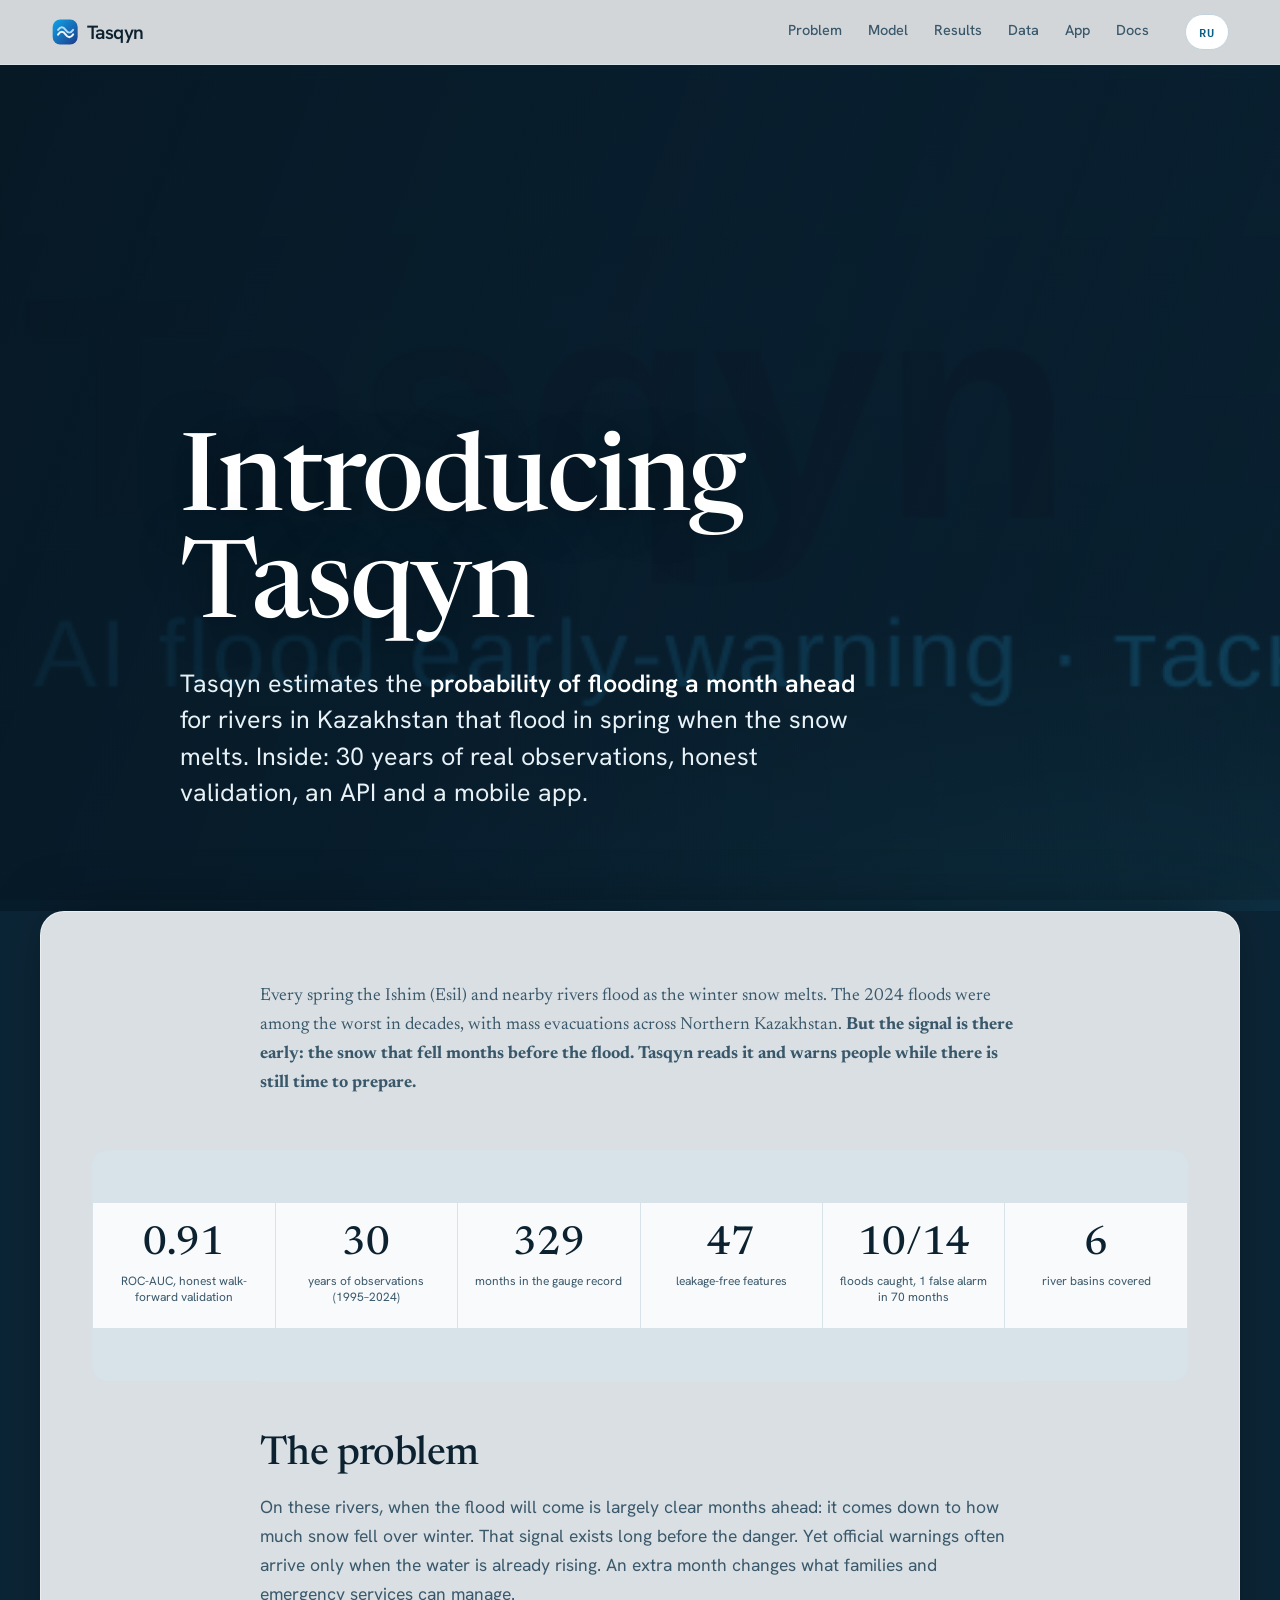
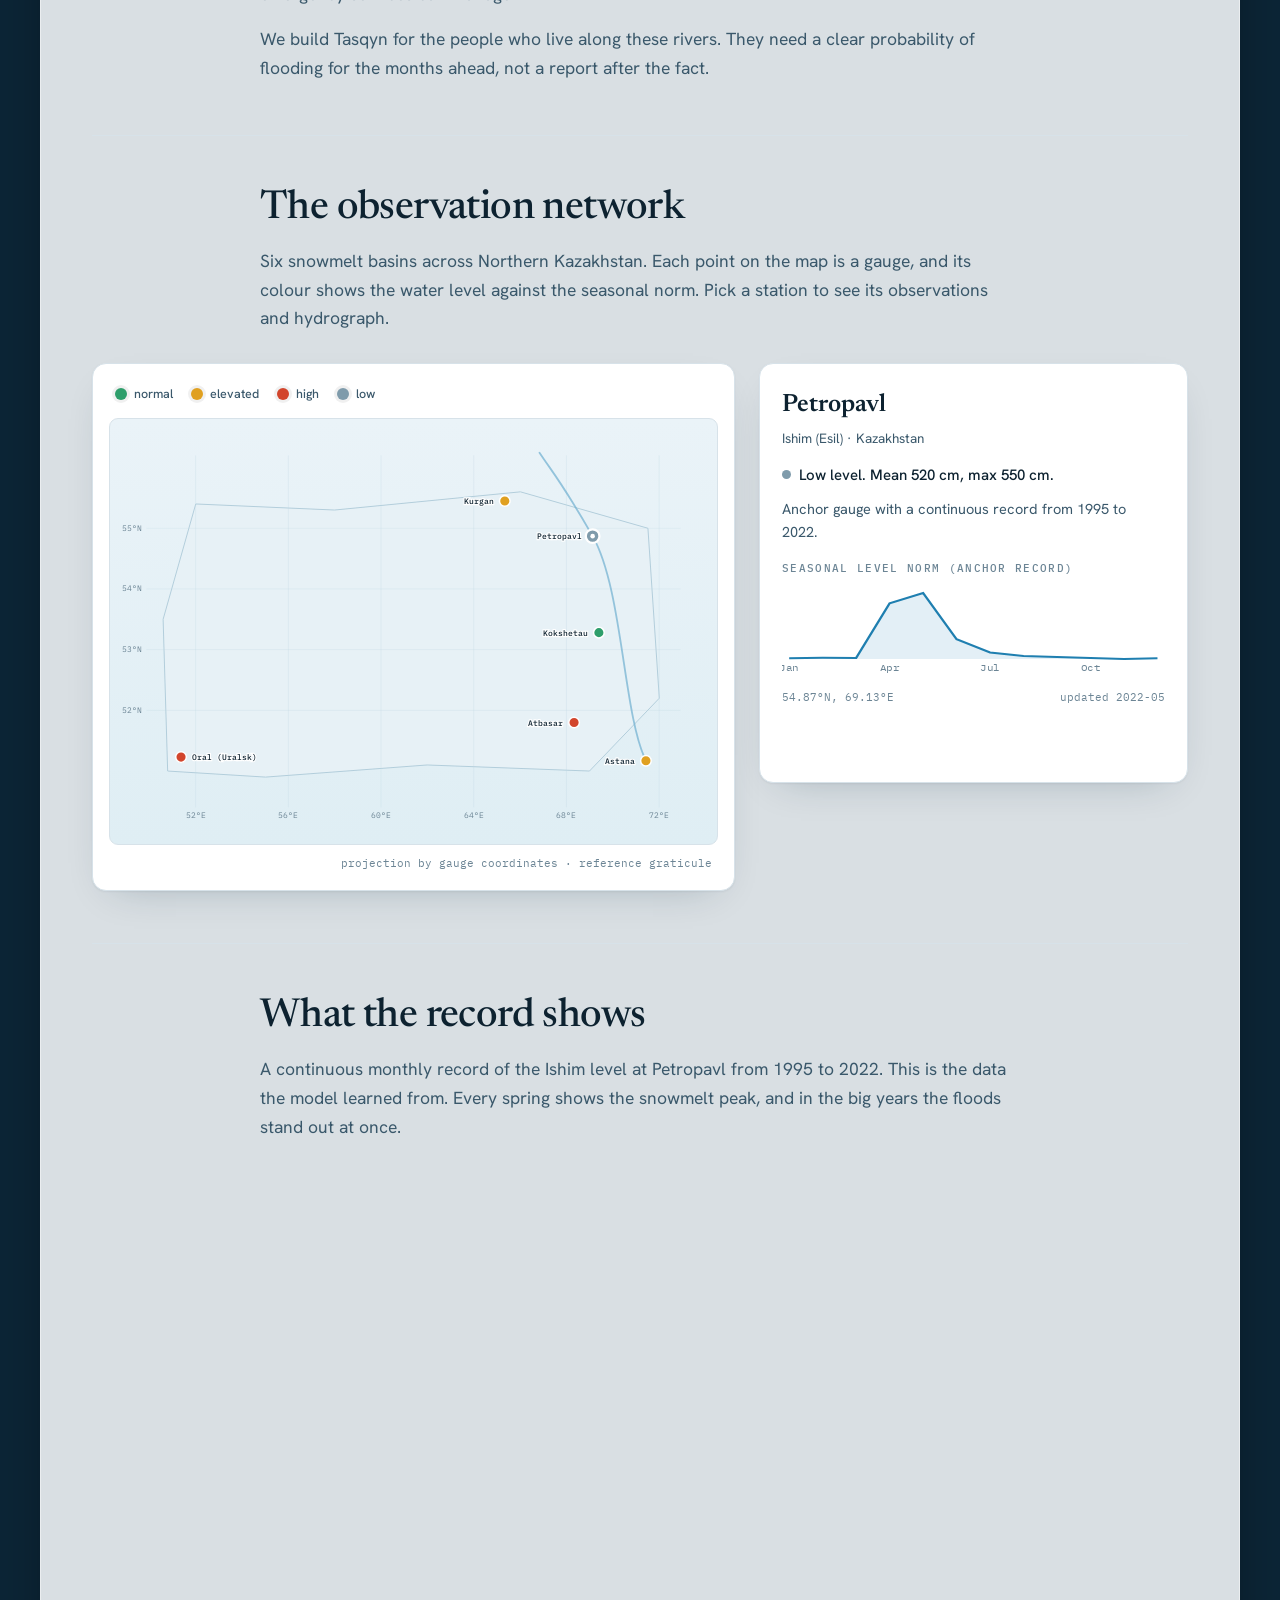
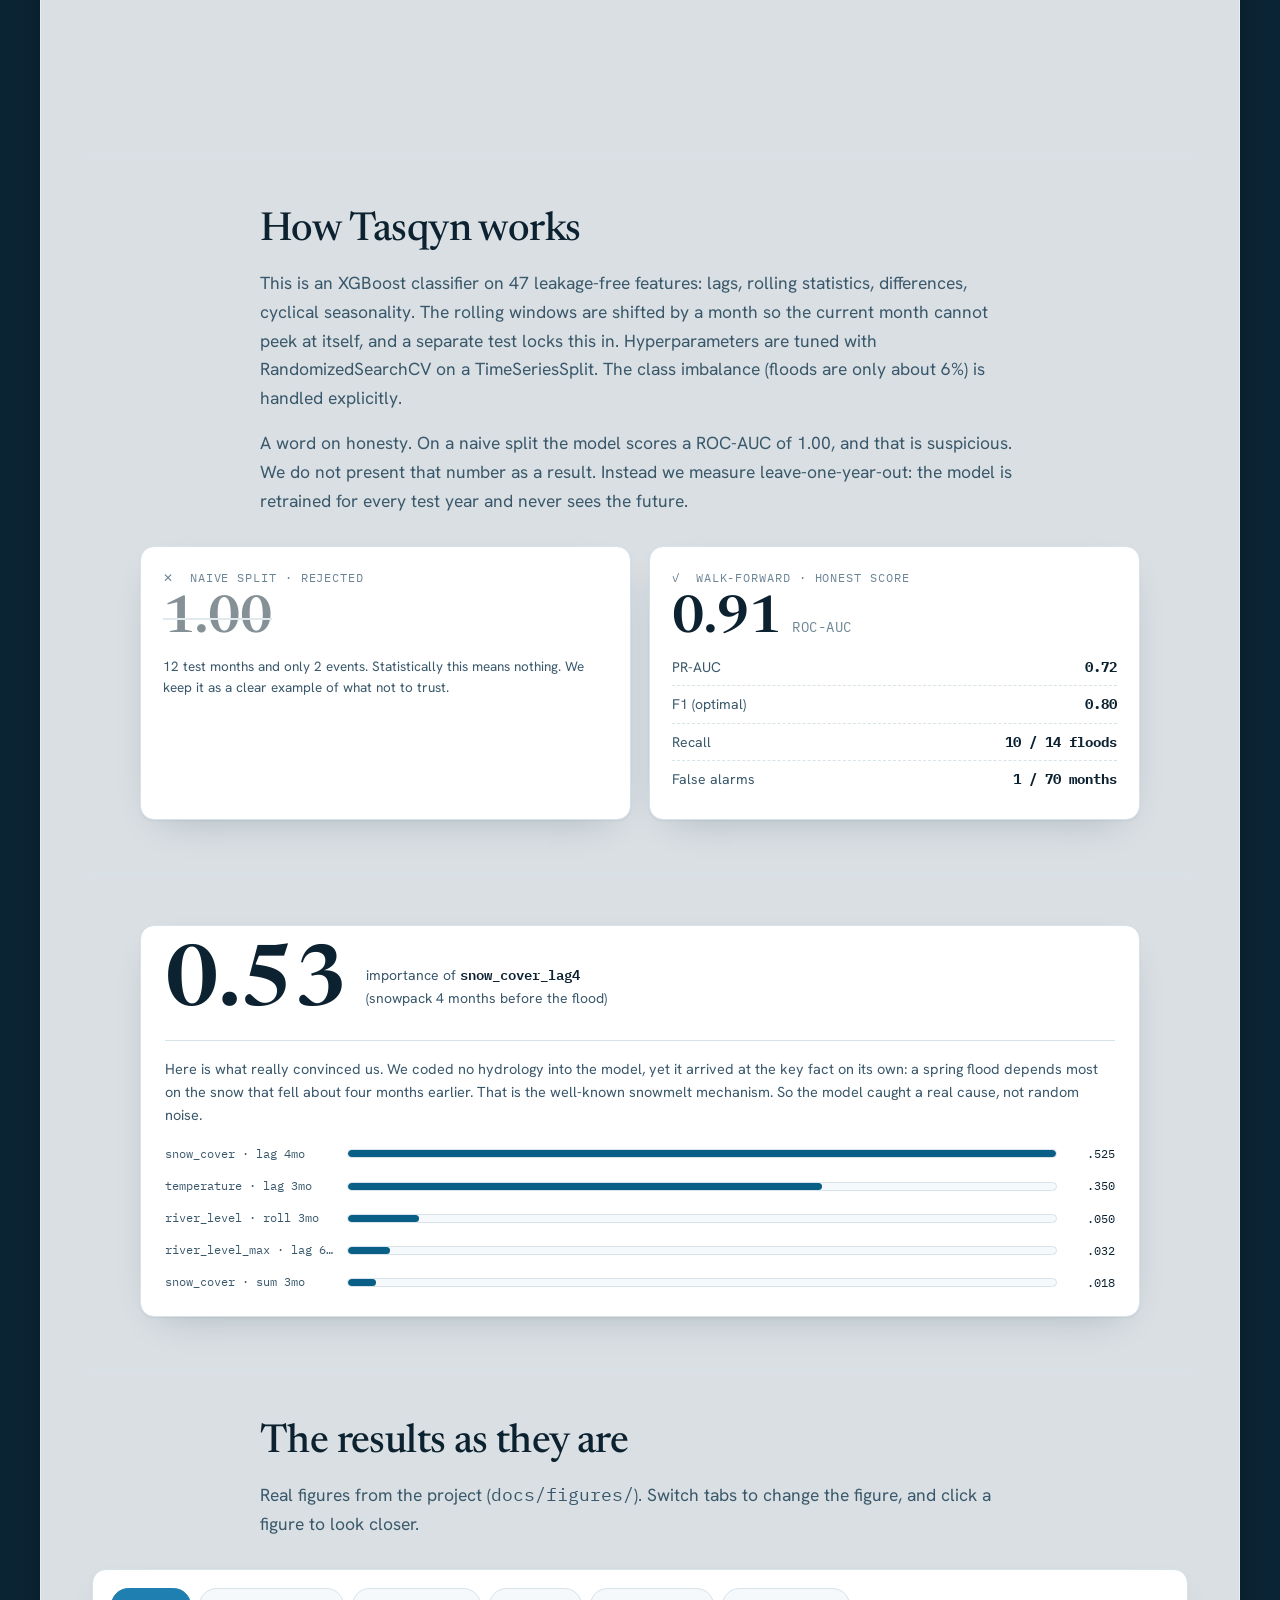
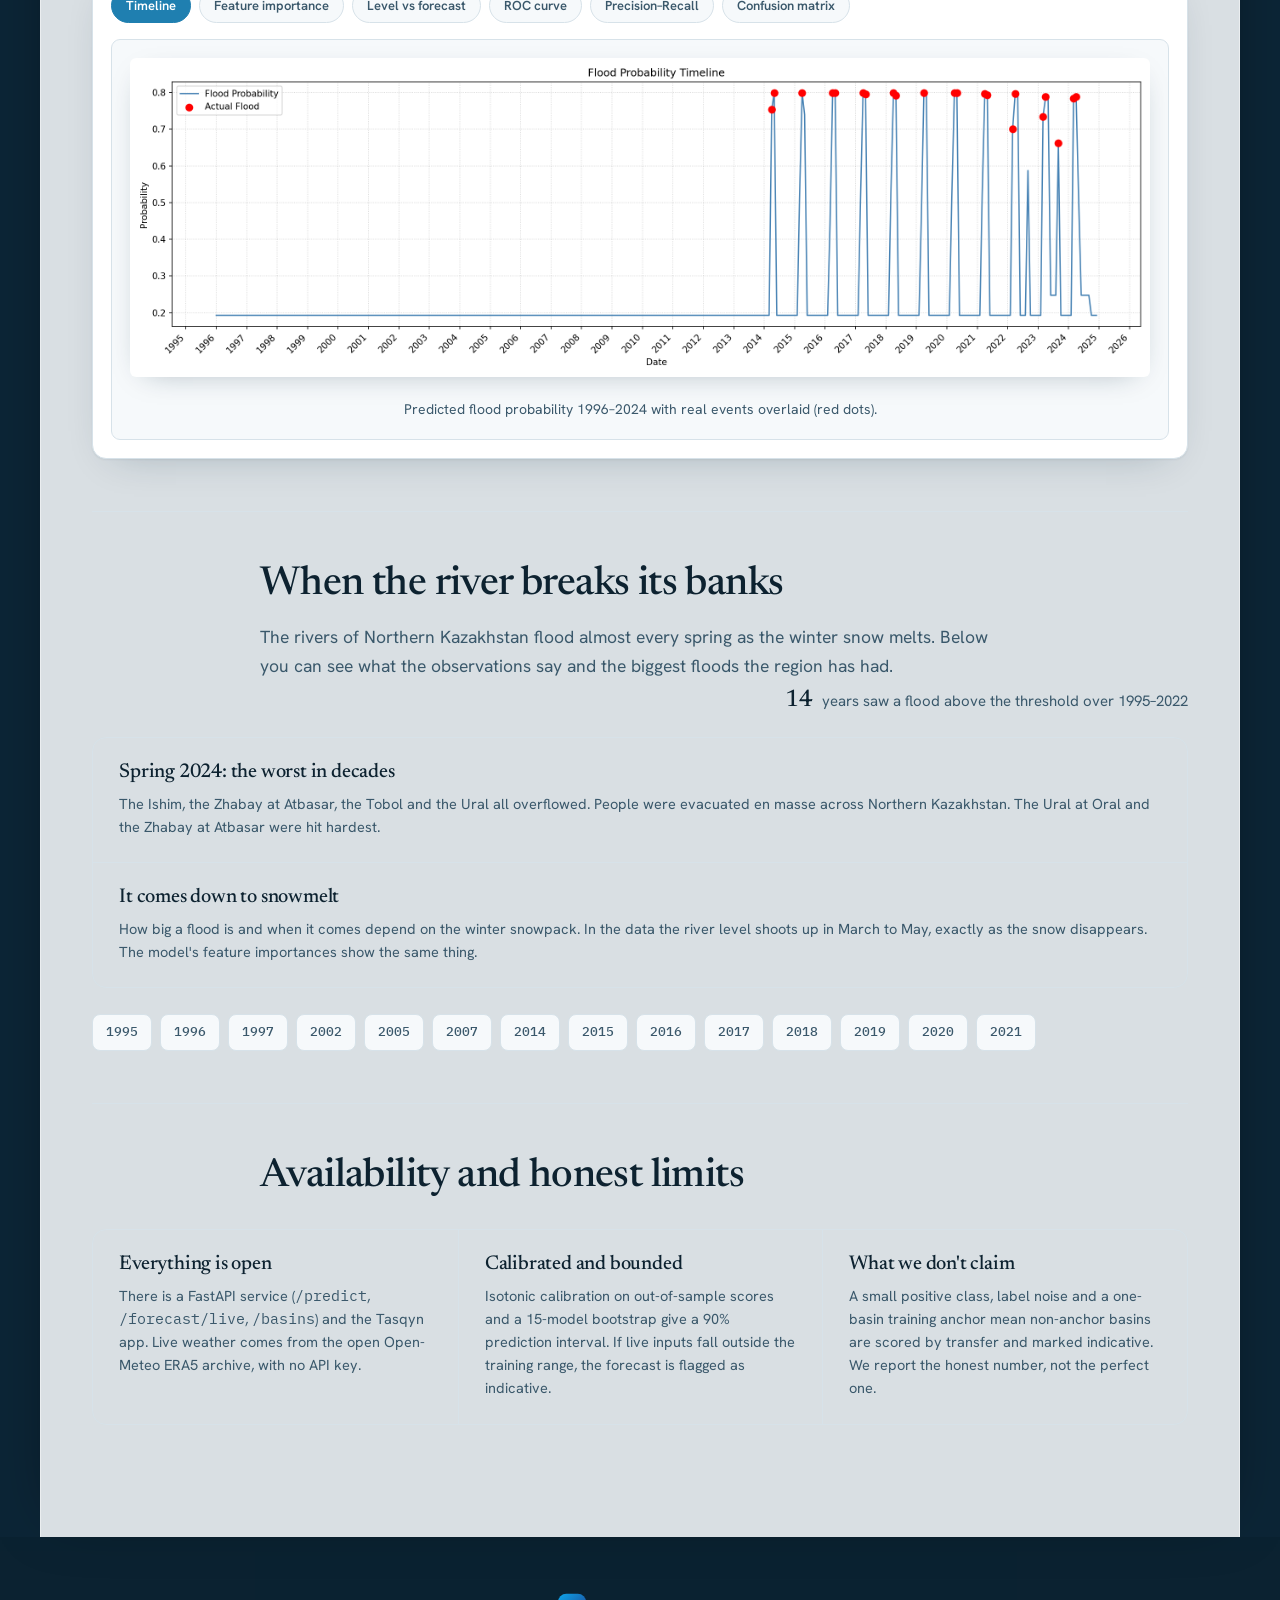
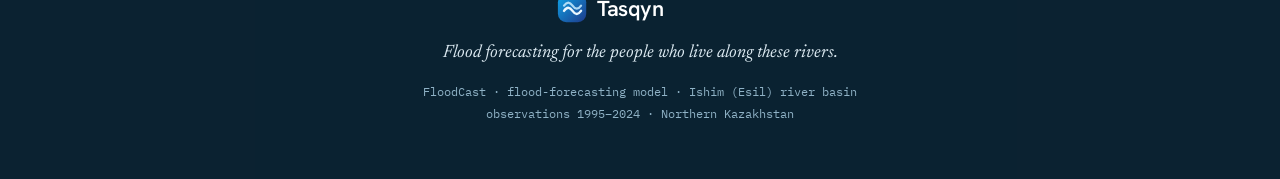
==== tasqyn/index.html @ cd724c79 "Add files via upload" ====
<!doctype html>
<html lang="ru">
<head>
<meta charset="utf-8" />
<meta name="viewport" content="width=device-width, initial-scale=1" />
<title>Представляем Tasqyn: прогноз паводков для рек Казахстана</title>
<meta name="description" content="Анонс Tasqyn (FloodCast): модель прогноза месячной вероятности паводка для снеготаянных рек Казахстана. XGBoost, честная walk-forward валидация (ROC-AUC 0.91), переоткрытый механизм снеготаяния, API и мобильное приложение." />
<link rel="icon" href="assets/icon.svg" />
<link rel="preconnect" href="https://fonts.googleapis.com" />
<link rel="preconnect" href="https://fonts.gstatic.com" crossorigin />
<link href="https://fonts.googleapis.com/css2?family=Newsreader:ital,opsz,wght@0,6..72,400;0,6..72,500;0,6..72,600;1,6..72,400;1,6..72,500&family=Hanken+Grotesk:wght@400;500;600;700&family=IBM+Plex+Mono:wght@400;500;600&display=swap" rel="stylesheet" />
<link rel="stylesheet" href="styles.css" />
</head>
<body>

<!-- fixed site-wide video background -->
<div class="site-bg" aria-hidden="true">
  <video class="bg-video" autoplay muted loop playsinline poster="assets/logo.png">
    <source src="assets/flood-bg.mp4" type="video/mp4" />
  </video>
  <div class="bg-veil"></div>
</div>

<!-- NAV -->
<nav id="nav">
  <div class="wrap">
    <a class="brand" href="#top" aria-label="Tasqyn">
      <svg class="logo" viewBox="0 0 178 36" role="img" aria-label="Tasqyn">
        <defs><linearGradient id="lgm" x1="0" y1="0" x2="1" y2="1"><stop offset="0" stop-color="#0ea5e9"/><stop offset="1" stop-color="#1e3a8a"/></linearGradient></defs>
        <rect x="2" y="3" width="30" height="30" rx="9" fill="url(#lgm)"/>
        <path d="M8.5 21 q4.5 -6.5 9 0 q4.5 6.5 9 0" stroke="#eaf7ff" stroke-width="2.6" fill="none" stroke-linecap="round"/>
        <path d="M8.5 15.5 q4.5 -6.5 9 0 q4.5 6.5 9 0" stroke="#bfe6fb" stroke-width="2.4" fill="none" stroke-linecap="round" opacity=".9"/>
        <text x="43" y="26" class="wordmark" fill="currentColor">Tasqyn</text>
      </svg>
    </a>
    <div class="navlinks">
      <a href="#problem" data-en="Problem">Проблема</a>
      <a href="#model" data-en="Model">Модель</a>
      <a href="#results" data-en="Results">Результаты</a>
      <a href="#map" data-en="Data">Данные</a>
      <a href="app.html" data-en="App">Приложение</a>
      <a href="docs.html" data-en="Docs">Документация</a>
      <button class="lang-toggle" id="langToggle" aria-label="Switch language">EN</button>
    </div>
    <button class="nav-burger" id="navBurger" aria-label="Меню" aria-expanded="false"><span></span><span></span><span></span></button>
  </div>
</nav>

<!-- MASTHEAD / announcement header (over video) -->
<header class="lead" id="top">
  <div class="wrap lead-inner">
    <h1 data-en="Introducing Tasqyn">Представляем Tasqyn</h1>
    <p class="dek" data-en="Tasqyn estimates the <b>probability of flooding a month ahead</b> for rivers in Kazakhstan that flood in spring when the snow melts. Inside: 30 years of real observations, honest validation, an API and a mobile app.">Tasqyn оценивает <b>вероятность паводка на месяц вперёд</b> для рек Казахстана, которые весной разливаются от таяния снега. Внутри 30 лет реальных наблюдений, честная проверка модели, API и мобильное приложение.</p>
  </div>
</header>

<main class="article">

  <!-- LEAD paragraph -->
  <section class="prose" id="intro">
    <p class="lead-para" data-en="Every spring the Ishim (Esil) and nearby rivers flood as the winter snow melts. The 2024 floods were among the worst in decades, with mass evacuations across Northern Kazakhstan. <b>But the signal is there early: the snow that fell months before the flood. Tasqyn reads it and warns people while there is still time to prepare.</b>">Каждую весну Ишим (Есиль) и соседние реки разливаются, когда тает зимний снег. Паводки 2024 года стали одними из сильнейших за десятилетия, людей массово эвакуировали по всему Северному Казахстану. <b>А ведь сигнал есть заранее: это снег, который выпал за несколько месяцев до паводка. Tasqyn читает его и предупреждает, пока ещё есть время подготовиться.</b></p>
  </section>

  <!-- FACTS strip -->
  <section class="facts" id="facts">
    <div class="fact"><div class="fn">0.91</div><div class="fl" data-en="ROC-AUC, honest walk-forward validation">ROC-AUC, честная walk-forward валидация</div></div>
    <div class="fact"><div class="fn">30</div><div class="fl" data-en="years of observations (1995–2024)">лет наблюдений (1995–2024)</div></div>
    <div class="fact"><div class="fn">329</div><div class="fl" data-en="months in the gauge record">месяцев в ряду наблюдений</div></div>
    <div class="fact"><div class="fn">47</div><div class="fl" data-en="leakage-free features">признаков без утечек</div></div>
    <div class="fact"><div class="fn">10/14</div><div class="fl" data-en="floods caught, 1 false alarm in 70 months">паводков поймано, 1 ложная тревога на 70 мес.</div></div>
    <div class="fact"><div class="fn">6</div><div class="fl" data-en="river basins covered">речных бассейнов</div></div>
  </section>

  <!-- PROBLEM -->
  <section class="prose" id="problem">
    <h2 data-en="The problem">Проблема</h2>
    <p data-en="On these rivers, when the flood will come is largely clear months ahead: it comes down to how much snow fell over winter. That signal exists long before the danger. Yet official warnings often arrive only when the water is already rising. An extra month changes what families and emergency services can manage.">Когда на этих реках начнётся паводок, во многом понятно уже за месяцы: всё решает, сколько снега выпало за зиму. Этот сигнал есть задолго до самой опасности. Но официальные предупреждения часто приходят, только когда вода уже поднимается. А лишний месяц в запасе сильно меняет то, что успеют сделать семьи и спасатели.</p>
    <p data-en="We build Tasqyn for the people who live along these rivers. They need a clear probability of flooding for the months ahead, not a report after the fact.">Мы делаем Tasqyn для людей, которые живут вдоль этих рек. Им нужна понятная вероятность паводка на ближайшие месяцы, а не отчёт задним числом.</p>
  </section>

  <!-- MAP + DATA -->
  <section id="map">
    <div class="prose">
      <h2 data-en="The observation network">Наблюдательная сеть</h2>
      <p data-en="Six snowmelt basins across Northern Kazakhstan. Each point on the map is a gauge, and its colour shows the water level against the seasonal norm. Pick a station to see its observations and hydrograph.">Шесть бассейнов снеготаяния по Северному Казахстану. Каждая точка на карте это гидропост, а его цвет показывает уровень воды относительно сезонной нормы. Выберите станцию, чтобы увидеть наблюдения и гидрограф.</p>
    </div>
    <div class="map-grid">
      <div class="map-panel">
        <div class="map-toolbar">
          <span class="legend"><i class="sw" data-s="normal"></i><span data-en="normal">норма</span></span>
          <span class="legend"><i class="sw" data-s="elevated"></i><span data-en="elevated">повышенный</span></span>
          <span class="legend"><i class="sw" data-s="high"></i><span data-en="high">высокий</span></span>
          <span class="legend"><i class="sw" data-s="low"></i><span data-en="low">низкий</span></span>
        </div>
        <svg id="mapSvg" viewBox="0 0 800 560" preserveAspectRatio="xMidYMid meet" role="img" aria-label="Карта станций"></svg>
        <div class="map-foot" data-en="projection by gauge coordinates · reference graticule">Проекция по координатам гидропостов · граф. сетка справочная</div>
      </div>
      <aside class="detail" id="detail"></aside>
    </div>
  </section>

  <!-- HYDROGRAPH -->
  <section id="hydrograph">
    <div class="prose">
      <h2 data-en="What the record shows">Что показывает ряд наблюдений</h2>
      <p data-en="A continuous monthly record of the Ishim level at Petropavl from 1995 to 2022. This is the data the model learned from. Every spring shows the snowmelt peak, and in the big years the floods stand out at once.">Непрерывный месячный ряд уровня Ишима у Петропавла с 1995 по 2022 год. Именно на этих данных училась модель. Каждую весну виден пик от снеготаяния, а в крупные годы наводнения сразу бросаются в глаза.</p>
    </div>
    <div class="chart-card">
      <div class="chart-controls">
        <div class="seg" id="metricSeg">
          <button data-metric="max" class="on" data-en="Max level">Макс. уровень</button>
          <button data-metric="mean" data-en="Mean">Средний</button>
        </div>
        <div class="chart-meta" id="chartMeta"></div>
      </div>
      <div class="chart-wrap">
        <svg id="chartSvg" viewBox="0 0 1100 420" preserveAspectRatio="none" aria-label="Гидрограф"></svg>
        <div class="tooltip" id="chartTip" hidden></div>
      </div>
      <div class="chart-legend">
        <span><i class="ln line"></i> <span data-en="water level">уровень воды</span></span>
        <span><i class="ln thr"></i> <span data-en="flood threshold (~900 cm)">порог половодья (~900 см)</span></span>
        <span><i class="ln peak"></i> <span data-en="spring peaks">весенние пики</span></span>
      </div>
    </div>
  </section>

  <!-- MODEL -->
  <section id="model">
    <div class="prose">
      <h2 data-en="How Tasqyn works">Как работает Tasqyn</h2>
      <p data-en="This is an XGBoost classifier on 47 leakage-free features: lags, rolling statistics, differences, cyclical seasonality. The rolling windows are shifted by a month so the current month cannot peek at itself, and a separate test locks this in. Hyperparameters are tuned with RandomizedSearchCV on a TimeSeriesSplit. The class imbalance (floods are only about 6%) is handled explicitly.">Это классификатор XGBoost на 47 признаках без утечек: лаги, скользящие статистики, разности, циклическая сезонность. Скользящие окна сдвинуты на месяц, чтобы текущий месяц не подсматривал сам себя, и это закреплено отдельным тестом. Гиперпараметры подобраны через RandomizedSearchCV на TimeSeriesSplit. Дисбаланс классов (паводков всего около 6%) учтён явно.</p>
      <p data-en="A word on honesty. On a naive split the model scores a ROC-AUC of 1.00, and that is suspicious. We do not present that number as a result. Instead we measure leave-one-year-out: the model is retrained for every test year and never sees the future.">Теперь про честность. На наивном сплите модель показывает ROC-AUC 1.00, и это подозрительно. Мы не выдаём такую цифру за результат. Вместо этого считаем по схеме leave-one-year-out: модель заново обучается для каждого тестового года и ни разу не видит будущее.</p>
    </div>

    <div class="verdicts row2">
      <div class="verdict bad">
        <div class="vh" data-en="Naive split · rejected">Наивный сплит · отклонён</div>
        <div class="vbig">1.00</div>
        <p data-en="12 test months and only 2 events. Statistically this means nothing. We keep it as a clear example of what not to trust.">12 тестовых месяцев и всего 2 события. Статистически это ничего не значит. Оставили как наглядный пример того, чему верить не стоит.</p>
      </div>
      <div class="verdict good">
        <div class="vh" data-en="Walk-forward · honest score">Walk-forward · честная оценка</div>
        <div class="vbig">0.91 <span>ROC-AUC</span></div>
        <ul>
          <li data-en="PR-AUC <b>0.72</b>">PR-AUC <b>0.72</b></li>
          <li data-en="F1 (optimal) <b>0.80</b>">F1 (опт. порог) <b>0.80</b></li>
          <li data-en="Recall <b>10 / 14 floods</b>">Recall <b>10 / 14 паводков</b></li>
          <li data-en="False alarms <b>1 / 70 months</b>">Ложные тревоги <b>1 / 70 месяцев</b></li>
        </ul>
      </div>
    </div>
  </section>

  <!-- SIGNAL -->
  <section id="signal">
    <div class="signal">
      <div class="signal-stat">
        <div class="sbig">0.53</div>
        <div class="slbl" data-en="importance of <b>snow_cover_lag4</b><br/>(snowpack 4 months before the flood)">важность признака <b>snow_cover_lag4</b><br/>(снегозапас за 4 месяца до паводка)</div>
      </div>
      <p class="signal-note" data-en="Here is what really convinced us. We coded no hydrology into the model, yet it arrived at the key fact on its own: a spring flood depends most on the snow that fell about four months earlier. That is the well-known snowmelt mechanism. So the model caught a real cause, not random noise.">Вот что нас по-настоящему убедило. Мы не зашивали в модель никакой гидрологии, но она сама вышла на главное: сильнее всего на весенний паводок влияет снег, выпавший примерно за четыре месяца до него. Это и есть известный механизм снеготаяния. Значит, модель ухватила реальную причину, а не случайный шум в данных.</p>
      <div class="bars" id="featBars">
        <div class="bar"><span class="bn" data-en="snow_cover · lag 4mo">snow_cover · лаг 4 мес.</span><span class="track"><i class="fill" data-w="100"></i></span><span class="bp">.525</span></div>
        <div class="bar"><span class="bn" data-en="temperature · lag 3mo">temperature · лаг 3 мес.</span><span class="track"><i class="fill" data-w="67"></i></span><span class="bp">.350</span></div>
        <div class="bar"><span class="bn" data-en="river_level · roll 3mo">river_level · скольз. 3 мес.</span><span class="track"><i class="fill" data-w="10"></i></span><span class="bp">.050</span></div>
        <div class="bar"><span class="bn" data-en="river_level_max · lag 6mo">river_level_max · лаг 6 мес.</span><span class="track"><i class="fill" data-w="6"></i></span><span class="bp">.032</span></div>
        <div class="bar"><span class="bn" data-en="snow_cover · sum 3mo">snow_cover · сумма 3 мес.</span><span class="track"><i class="fill" data-w="4"></i></span><span class="bp">.018</span></div>
      </div>
    </div>
  </section>

  <!-- RESULTS gallery -->
  <section id="results">
    <div class="prose">
      <h2 data-en="The results as they are">Результаты как есть</h2>
      <p data-en="Real figures from the project (<span class='mono'>docs/figures/</span>). Switch tabs to change the figure, and click a figure to look closer.">Реальные графики из проекта (<span class="mono">docs/figures/</span>). Переключайте вкладки, а чтобы рассмотреть поближе, нажмите на сам график.</p>
    </div>
    <div class="gallery">
      <div class="gtabs" id="gtabs"></div>
      <figure class="gstage">
        <img id="gImg" src="assets/timeline_probability.png" alt="" />
        <figcaption id="gCap"></figcaption>
      </figure>
    </div>
  </section>

  <!-- FLOODS -->
  <section id="floods">
    <div class="prose">
      <h2 data-en="When the river breaks its banks">Когда река выходит из берегов</h2>
      <p data-en="The rivers of Northern Kazakhstan flood almost every spring as the winter snow melts. Below you can see what the observations say and the biggest floods the region has had.">Реки Северного Казахстана разливаются почти каждую весну, когда тает зимний снег. Ниже видно, что говорят данные наблюдений и какие в регионе были крупные паводки.</p>
    </div>
    <p class="floods-line"><b id="fYears"></b> <span data-en="years saw a flood above the threshold over 1995–2022">лет с половодьем выше порога за 1995–2022</span></p>
    <div class="unified">
        <div class="u-item">
          <h3 data-en="Spring 2024: the worst in decades">Весна 2024: сильнейшее за десятилетия</h3>
          <p data-en="The Ishim, the Zhabay at Atbasar, the Tobol and the Ural all overflowed. People were evacuated en masse across Northern Kazakhstan. The Ural at Oral and the Zhabay at Atbasar were hit hardest.">Тогда разлились Ишим, Жабай у Атбасара, Тобол и Урал. Людей массово эвакуировали по всему Северному Казахстану. Сильнее всего досталось Уралу у Орала и Жабаю у Атбасара.</p>
        </div>
        <div class="u-item">
          <h3 data-en="It comes down to snowmelt">Дело в снеготаянии</h3>
          <p data-en="How big a flood is and when it comes depend on the winter snowpack. In the data the river level shoots up in March to May, exactly as the snow disappears. The model's feature importances show the same thing.">Сила и сроки паводка зависят от того, сколько за зиму накопилось снега. В данных уровень реки резко идёт вверх в марте–мае, как раз когда сходит снег. То же самое показывает и важность признаков в модели.</p>
        </div>
    </div>
    <div class="floodyears" id="floodYears"></div>
  </section>

  <!-- AVAILABILITY + LIMITATIONS -->
  <section id="availability">
    <div class="prose">
      <h2 data-en="Availability and honest limits">Доступность и честные ограничения</h2>
    </div>
    <div class="unified wide">
      <div class="u-item">
        <h3 data-en="Everything is open">Всё открыто</h3>
        <p data-en="There is a FastAPI service (<span class='mono'>/predict</span>, <span class='mono'>/forecast/live</span>, <span class='mono'>/basins</span>) and the Tasqyn app. Live weather comes from the open Open-Meteo ERA5 archive, with no API key.">Есть FastAPI-сервис (<span class="mono">/predict</span>, <span class="mono">/forecast/live</span>, <span class="mono">/basins</span>) и приложение Tasqyn. Свежую погоду берём из открытого архива Open-Meteo ERA5, без всякого API-ключа.</p>
      </div>
      <div class="u-item">
        <h3 data-en="Calibrated and bounded">Калибровка и границы</h3>
        <p data-en="Isotonic calibration on out-of-sample scores and a 15-model bootstrap give a 90% prediction interval. If live inputs fall outside the training range, the forecast is flagged as indicative.">Изотоническая калибровка на out-of-sample оценках и бутстрап из 15 моделей дают 90% интервал. Если входные данные выходят за обучающий диапазон, прогноз помечается как ориентировочный.</p>
      </div>
      <div class="u-item">
        <h3 data-en="What we don't claim">Чего мы не утверждаем</h3>
        <p data-en="A small positive class, label noise and a one-basin training anchor mean non-anchor basins are scored by transfer and marked indicative. We report the honest number, not the perfect one.">Малый положительный класс, шум в метках и обучение на одном опорном бассейне: остальные посты оцениваются переносом и помечаются ориентировочными. Мы приводим честное число, а не идеальное.</p>
      </div>
    </div>
  </section>

</main>

<footer>
  <div class="wrap">
    <div class="brand foot">
      <svg class="logo" viewBox="0 0 178 36" role="img" aria-label="Tasqyn">
        <defs><linearGradient id="lgmf" x1="0" y1="0" x2="1" y2="1"><stop offset="0" stop-color="#0ea5e9"/><stop offset="1" stop-color="#1e3a8a"/></linearGradient></defs>
        <rect x="2" y="3" width="30" height="30" rx="9" fill="url(#lgmf)"/>
        <path d="M8.5 21 q4.5 -6.5 9 0 q4.5 6.5 9 0" stroke="#eaf7ff" stroke-width="2.6" fill="none" stroke-linecap="round"/>
        <path d="M8.5 15.5 q4.5 -6.5 9 0 q4.5 6.5 9 0" stroke="#bfe6fb" stroke-width="2.4" fill="none" stroke-linecap="round" opacity=".9"/>
        <text x="43" y="26" class="wordmark" fill="currentColor">Tasqyn</text>
      </svg>
    </div>
    <div class="tagline" data-en="Flood forecasting for the people who live along these rivers.">Прогноз паводков для людей, живущих вдоль этих рек.</div>
    <div class="meta" data-en="FloodCast · flood-forecasting model · Ishim (Esil) river basin<br/>observations 1995–2024 · Northern Kazakhstan">FloodCast · модель прогноза паводков · бассейн реки Ишим (Есиль)<br/>данные наблюдений 1995–2024 · Северный Казахстан</div>
  </div>
</footer>

<!-- lightbox -->
<div class="lightbox" id="lightbox" hidden>
  <button class="lb-close" id="lbClose" aria-label="Закрыть">✕</button>
  <img id="lbImg" src="" alt="" />
  <div class="lb-cap" id="lbCap"></div>
</div>

<script src="data.js"></script>
<script src="app.js"></script>
</body>
</html>
---- tasqyn/styles.css ----
/* FloodCast — water-monitoring portal. Light scientific data-portal aesthetic. */
:root{
  --paper:#eef3f6;        /* cool page */
  --surface:#ffffff;      /* panels */
  --surface-2:#f6f9fb;    /* subtle fills */
  --ink:#0d2230;          /* deep navy text */
  --ink-2:#3a586b;        /* secondary */
  --muted:#6c8595;        /* tertiary */
  --line:#d7e2e9;         /* borders */
  --line-2:#c2d3dd;

  --navy:#0d2a3d;         /* hero / dark surfaces */
  --water:#1f7fb0;        /* primary water blue */
  --water-deep:#0a5f86;
  --teal:#0f9aa8;
  --cyan:#39c2d6;

  --normal:#2e9e6b;       /* status colours */
  --elevated:#e0a020;
  --high:#d2452c;
  --low:#7f9bab;

  --radius:14px;
  --radius-s:9px;
  --shadow:0 1px 2px rgba(13,42,61,.06), 0 14px 40px -22px rgba(13,42,61,.30);
  --shadow-lg:0 30px 80px -40px rgba(13,42,61,.45);

  --sans:"Hanken Grotesk",system-ui,sans-serif;
  --serif:"Newsreader",Georgia,serif;
  --mono:"IBM Plex Mono",ui-monospace,monospace;
}

*{box-sizing:border-box}
html{scroll-behavior:smooth}
body{
  margin:0;font-family:var(--sans);color:var(--ink);background:var(--paper);
  -webkit-font-smoothing:antialiased;line-height:1.6;
}
.wrap{width:min(1180px,92vw);margin:0 auto}
a{color:inherit;text-decoration:none}
h1,h2,h3{font-family:var(--serif);font-weight:600;line-height:1.08;letter-spacing:-.01em;margin:0}
.num,.mono{font-family:var(--mono)}

/* ---- official strip ---- */
.gov-strip{background:var(--navy);color:#cfe2ec;font-size:12.5px;letter-spacing:.02em;padding:7px 0}
.gov-strip .wrap{display:flex;align-items:center;gap:9px}
.gov-strip b{color:#fff;font-weight:600}
.dotflag{width:14px;height:10px;border-radius:2px;flex:none;
  background:linear-gradient(180deg,#2aa0d6 0 50%,#f7d24a 50% 100%);box-shadow:0 0 0 1px rgba(255,255,255,.15)}

/* ---- nav ---- */
#nav{position:sticky;top:0;z-index:50;background:rgba(255,255,255,.85);
  backdrop-filter:blur(12px);border-bottom:1px solid var(--line)}
#nav .wrap{display:flex;align-items:center;justify-content:space-between;height:64px}
.brand{display:flex;align-items:center;gap:11px;font-family:var(--serif);font-weight:700;font-size:21px;letter-spacing:-.01em}
.brand .mark{width:30px;height:30px}
.brand small{display:block;font-family:var(--mono);font-weight:500;font-size:9.5px;letter-spacing:.22em;color:var(--muted);margin-top:1px}
.navlinks{display:flex;gap:26px;font-size:14.5px;font-weight:500}
.navlinks a{color:var(--ink-2);position:relative;padding:4px 0;transition:color .2s}
.navlinks a::after{content:"";position:absolute;left:0;bottom:-2px;width:0;height:2px;background:var(--water);transition:width .25s}
.navlinks a:hover{color:var(--ink)}
.navlinks a:hover::after{width:100%}
@media(max-width:760px){.navlinks{display:none}}

/* ---- buttons ---- */
.btn{display:inline-flex;align-items:center;gap:8px;font-family:var(--sans);font-weight:600;font-size:15px;
  padding:13px 22px;border-radius:999px;cursor:pointer;border:1px solid transparent;transition:transform .15s,box-shadow .2s,background .2s}
.btn-primary{background:var(--water);color:#fff;box-shadow:0 10px 24px -10px rgba(31,127,176,.7)}
.btn-primary:hover{background:var(--water-deep);transform:translateY(-2px)}
.btn-ghost{background:rgba(255,255,255,.1);color:#fff;border-color:rgba(255,255,255,.45)}
.btn-ghost:hover{background:rgba(255,255,255,.2)}

/* ---- eyebrows / heads ---- */
.eyebrow{font-family:var(--mono);font-size:12px;letter-spacing:.2em;text-transform:uppercase;color:var(--water-deep);font-weight:500}
.eyebrow.light{color:var(--cyan)}
.section-head{max-width:760px;margin:0 0 34px}
.section-head h2{font-size:clamp(28px,3.6vw,42px);margin:12px 0 12px}
.section-head p{color:var(--ink-2);font-size:17px;margin:0}

section{padding:84px 0}
section.alt{background:linear-gradient(180deg,var(--surface) 0%,var(--surface-2) 100%);border-top:1px solid var(--line);border-bottom:1px solid var(--line)}

/* ---- HERO ---- */
.hero{position:relative;min-height:88vh;display:flex;align-items:center;overflow:hidden;color:#fff}
.hero-video{position:absolute;inset:0;width:100%;height:100%;object-fit:cover;z-index:0;filter:saturate(.85) contrast(1.02)}
.hero-veil{position:absolute;inset:0;z-index:1;
  background:linear-gradient(105deg,rgba(7,26,40,.92) 0%,rgba(8,32,49,.78) 42%,rgba(9,40,60,.45) 100%),
             radial-gradient(120% 90% at 80% 110%,rgba(57,194,214,.18),transparent 60%)}
.hero-inner{position:relative;z-index:2;padding:96px 0}
.hero h1{font-size:clamp(44px,7vw,90px);margin:16px 0 18px;text-shadow:0 4px 40px rgba(0,0,0,.4)}
.hero .lede{font-size:clamp(17px,2vw,21px);max-width:600px;color:#dbe9f1;margin:0 0 30px}
.hero .lede b{color:#fff}
.cta-row{display:flex;gap:14px;flex-wrap:wrap}
.hero-credit{position:absolute;right:16px;bottom:12px;z-index:2;font-family:var(--mono);font-size:10.5px;color:rgba(255,255,255,.55);letter-spacing:.08em}

/* ---- ticker ---- */
.ticker{background:var(--navy);color:#fff}
.ticker .wrap{display:grid;grid-template-columns:repeat(4,1fr)}
.ticker .cell{padding:30px 22px;text-align:center;border-right:1px solid rgba(255,255,255,.08)}
.ticker .cell:last-child{border-right:0}
.ticker .num{font-size:clamp(26px,3.2vw,38px);font-weight:600;color:var(--cyan);line-height:1}
.ticker .lbl{font-size:13px;color:#9fc0d2;margin-top:9px;letter-spacing:.02em}
@media(max-width:680px){.ticker .wrap{grid-template-columns:repeat(2,1fr)}.ticker .cell:nth-child(2){border-right:0}}

/* ---- MAP grid ---- */
.map-grid{display:grid;grid-template-columns:1.5fr 1fr;gap:24px;align-items:start}
@media(max-width:900px){.map-grid{grid-template-columns:1fr}}

.map-panel{background:var(--surface);border:1px solid var(--line);border-radius:var(--radius);
  box-shadow:var(--shadow);padding:16px;position:relative}
.map-toolbar{display:flex;gap:18px;flex-wrap:wrap;padding:4px 6px 14px}
.legend{display:inline-flex;align-items:center;gap:7px;font-size:12.5px;color:var(--ink-2);font-weight:500}
.legend .sw{width:12px;height:12px;border-radius:50%;display:inline-block;box-shadow:0 0 0 3px rgba(0,0,0,.06)}
.sw[data-s=normal]{background:var(--normal)}
.sw[data-s=elevated]{background:var(--elevated)}
.sw[data-s=high]{background:var(--high)}
.sw[data-s=low]{background:var(--low)}
#mapSvg{width:100%;height:auto;display:block;background:
  linear-gradient(180deg,#eaf3f8,#dfeef4);border-radius:var(--radius-s);border:1px solid var(--line)}
.map-foot{font-family:var(--mono);font-size:10.5px;color:var(--muted);text-align:right;padding:10px 6px 2px}

/* map svg elements */
.grat{stroke:#bcd6e2;stroke-width:.6;opacity:.6}
.river{fill:none;stroke:#6fb0d0;stroke-width:2.4;opacity:.7;stroke-linecap:round}
.region{fill:#e7f1f6;stroke:#aecbd9;stroke-width:1.2}
.st-dot{cursor:pointer;transition:transform .15s}
.st-hit{cursor:pointer;fill:transparent}
.st-pulse{transform-origin:center;transform-box:fill-box;animation:pulse 2.4s ease-out infinite}
@keyframes pulse{0%{transform:scale(1);opacity:.55}70%{transform:scale(3.4);opacity:0}100%{opacity:0}}
.st-label{font-family:var(--mono);font-size:11px;fill:var(--ink);font-weight:500;paint-order:stroke;stroke:#fff;stroke-width:3px}
.st-dot.sel{filter:drop-shadow(0 0 0 2px #fff)}

/* ---- station detail ---- */
.detail{background:var(--surface);border:1px solid var(--line);border-radius:var(--radius);
  box-shadow:var(--shadow);padding:22px;min-height:420px;position:sticky;top:84px}
.d-top{display:flex;align-items:flex-start;justify-content:space-between;gap:12px;border-bottom:1px solid var(--line);padding-bottom:16px}
.d-name{font-family:var(--serif);font-size:25px;font-weight:600}
.d-river{font-size:13.5px;color:var(--ink-2);margin-top:2px}
.d-anchor{font-family:var(--mono);font-size:9.5px;letter-spacing:.15em;color:var(--water-deep);
  border:1px solid var(--line-2);border-radius:999px;padding:3px 8px;background:var(--surface-2)}
.status-pill{display:inline-flex;align-items:center;gap:7px;font-size:13px;font-weight:600;
  padding:6px 12px;border-radius:999px;white-space:nowrap}
.status-pill i{width:9px;height:9px;border-radius:50%}
.s-normal{background:rgba(46,158,107,.12);color:#1d6e49}.s-normal i{background:var(--normal)}
.s-elevated{background:rgba(224,160,32,.14);color:#9a6d06}.s-elevated i{background:var(--elevated)}
.s-high{background:rgba(210,69,44,.12);color:#a8331f}.s-high i{background:var(--high)}
.s-low{background:rgba(127,155,171,.16);color:#516775}.s-low i{background:var(--low)}

.d-readouts{display:grid;grid-template-columns:1fr 1fr;gap:1px;background:var(--line);
  border:1px solid var(--line);border-radius:var(--radius-s);overflow:hidden;margin:18px 0}
.ro{background:var(--surface);padding:13px 14px}
.ro .v{font-family:var(--mono);font-size:23px;font-weight:600;color:var(--ink)}
.ro .v small{font-size:12px;color:var(--muted);font-weight:400}
.ro .k{font-size:11.5px;color:var(--muted);margin-top:2px;letter-spacing:.02em}
.d-note{font-size:14px;color:var(--ink-2);background:var(--surface-2);border:1px solid var(--line);
  border-left:3px solid var(--water);border-radius:8px;padding:11px 13px;margin-top:4px}
.d-meta{font-family:var(--mono);font-size:11px;color:var(--muted);margin-top:14px;display:flex;justify-content:space-between}

/* mini seasonal sparkline inside detail */
.spark{margin-top:16px}
.spark h4{font-family:var(--mono);font-size:11px;letter-spacing:.12em;text-transform:uppercase;color:var(--muted);font-weight:500;margin:0 0 8px}
#sparkSvg{width:100%;height:90px;display:block}
.spark-area{fill:rgba(31,127,176,.12)}
.spark-line{fill:none;stroke:var(--water);stroke-width:2}
.spark-x{font-family:var(--mono);font-size:9px;fill:var(--muted)}

/* ---- conditions table ---- */
.table-card{background:var(--surface);border:1px solid var(--line);border-radius:var(--radius);
  box-shadow:var(--shadow);overflow:hidden}
table{width:100%;border-collapse:collapse;font-size:14.5px}
thead th{text-align:left;font-family:var(--mono);font-size:11px;letter-spacing:.08em;text-transform:uppercase;
  color:var(--muted);font-weight:500;padding:15px 18px;background:var(--surface-2);border-bottom:1px solid var(--line)}
th.num,td.num{text-align:right;font-family:var(--mono)}
tbody td{padding:15px 18px;border-bottom:1px solid var(--line)}
tbody tr:last-child td{border-bottom:0}
tbody tr{cursor:pointer;transition:background .15s}
tbody tr:hover{background:var(--surface-2)}
td .stname{font-weight:600}
.tag-status{display:inline-flex;align-items:center;gap:6px;font-size:12.5px;font-weight:600}
.tag-status i{width:8px;height:8px;border-radius:50%}

/* ---- hydrograph ---- */
.chart-card{background:var(--surface);border:1px solid var(--line);border-radius:var(--radius);
  box-shadow:var(--shadow);padding:22px}
.chart-controls{display:flex;align-items:center;justify-content:space-between;gap:14px;flex-wrap:wrap;margin-bottom:8px}
.seg{display:inline-flex;background:var(--surface-2);border:1px solid var(--line);border-radius:999px;padding:3px}
.seg button{font-family:var(--sans);font-size:13.5px;font-weight:600;color:var(--ink-2);
  border:0;background:transparent;padding:8px 16px;border-radius:999px;cursor:pointer;transition:.18s}
.seg button.on{background:var(--water);color:#fff}
.chart-meta{font-family:var(--mono);font-size:12.5px;color:var(--ink-2)}
.chart-wrap{position:relative;width:100%}
#chartSvg{width:100%;height:auto;display:block;overflow:visible}
.ax{stroke:var(--line);stroke-width:1}
.axlabel{font-family:var(--mono);font-size:11px;fill:var(--muted)}
.gridln{stroke:var(--line);stroke-width:1;stroke-dasharray:3 4;opacity:.7}
.hydro-area{fill:url(#hgrad)}
.hydro-line{fill:none;stroke:var(--water-deep);stroke-width:1.6}
.thr-line{stroke:var(--high);stroke-width:1.4;stroke-dasharray:6 5;opacity:.8}
.thr-text{font-family:var(--mono);font-size:10.5px;fill:var(--high)}
.peak-dot{fill:var(--high);stroke:#fff;stroke-width:1.5}
.cursor-x{stroke:var(--ink);stroke-width:1;opacity:.35}
.cursor-dot{fill:var(--water-deep);stroke:#fff;stroke-width:2}
.tooltip{position:absolute;pointer-events:none;background:var(--navy);color:#fff;font-family:var(--mono);
  font-size:12px;padding:8px 11px;border-radius:8px;transform:translate(-50%,-130%);white-space:nowrap;
  box-shadow:0 10px 30px -12px rgba(0,0,0,.5);z-index:5}
.tooltip b{color:var(--cyan)}
.chart-legend{display:flex;gap:22px;flex-wrap:wrap;margin-top:16px;font-size:12.5px;color:var(--ink-2)}
.chart-legend .ln{display:inline-block;width:22px;height:0;vertical-align:middle;margin-right:7px}
.ln.line{border-top:3px solid var(--water-deep)}
.ln.thr{border-top:3px dashed var(--high)}
.ln.peak{width:10px;height:10px;border-radius:50%;background:var(--high)}

/* ---- floods ---- */
.flood-grid{display:grid;grid-template-columns:.8fr 2fr;gap:24px;align-items:stretch}
@media(max-width:820px){.flood-grid{grid-template-columns:1fr}}
.flood-stat{background:var(--navy);color:#fff;border-radius:var(--radius);padding:30px;display:flex;flex-direction:column;justify-content:center;box-shadow:var(--shadow)}
.fbig{font-family:var(--serif);font-size:clamp(60px,9vw,104px);font-weight:600;line-height:.9;color:var(--cyan)}
.flbl{font-size:14px;color:#9fc0d2;margin-top:14px;max-width:240px}
.cards{display:grid;gap:18px}
.cols-2{grid-template-columns:1fr 1fr}.cols-3{grid-template-columns:repeat(3,1fr)}
@media(max-width:780px){.cols-2,.cols-3{grid-template-columns:1fr}}
.card{background:var(--surface);border:1px solid var(--line);border-radius:var(--radius);padding:22px;box-shadow:var(--shadow);transition:transform .2s,box-shadow .2s}
.card:hover{transform:translateY(-3px);box-shadow:var(--shadow-lg)}
.card .ic{font-size:26px;display:block;margin-bottom:10px}
.card h3{font-size:19px;margin-bottom:8px}
.card p{margin:0;color:var(--ink-2);font-size:14.5px}
.floodyears{display:flex;flex-wrap:wrap;gap:8px;margin-top:26px}
.yr-chip{font-family:var(--mono);font-size:13px;font-weight:500;padding:7px 13px;border-radius:8px;
  background:rgba(210,69,44,.08);color:#a8331f;border:1px solid rgba(210,69,44,.22)}

/* ---- about chips ---- */
.stack{display:flex;flex-wrap:wrap;gap:10px;margin-top:30px}
.chip{font-family:var(--mono);font-size:13px;color:var(--ink-2);background:var(--surface);
  border:1px solid var(--line);border-radius:999px;padding:9px 15px;box-shadow:var(--shadow)}

/* ---- footer ---- */
footer{background:var(--navy);color:#cfe2ec;padding:54px 0}
footer .wrap{display:grid;gap:14px;text-align:center;justify-items:center}
footer .brand{color:#fff;font-size:24px}
footer .brand small{display:none}
footer .tagline{font-family:var(--serif);font-style:italic;font-size:18px;color:#dbe9f1}
footer .meta{font-family:var(--mono);font-size:12px;color:#8fb2c6;line-height:1.8}

/* ---- reveal ---- */
.reveal{opacity:0;transform:translateY(22px);transition:opacity .7s cubic-bezier(.2,.7,.2,1),transform .7s cubic-bezier(.2,.7,.2,1)}
.reveal.in{opacity:1;transform:none}
@media(prefers-reduced-motion:reduce){.reveal{opacity:1;transform:none}.st-pulse{animation:none}}




/* ============================================================
   v2 — portfolio sections (model · gallery · app · lightbox)
   ============================================================ */

/* card index number replaces emoji icons */
.card .idx{font-family:var(--mono);font-size:13px;font-weight:600;color:var(--water-deep);
  letter-spacing:.05em;display:inline-block;margin-bottom:12px;
  border:1px solid var(--line-2);border-radius:7px;padding:3px 9px;background:var(--surface-2)}

/* ---- MODEL ---- */
.model-grid{display:grid;grid-template-columns:1fr 1.15fr;gap:24px;align-items:start}
@media(max-width:880px){.model-grid{grid-template-columns:1fr}}
.verdicts{display:grid;gap:18px}
.verdict{background:var(--surface);border:1px solid var(--line);border-radius:var(--radius);
  box-shadow:var(--shadow);padding:22px;border-left:4px solid var(--line-2)}
.verdict.bad{border-left-color:var(--high)}
.verdict.good{border-left-color:var(--normal)}
.verdict .vh{font-family:var(--mono);font-size:11.5px;letter-spacing:.08em;text-transform:uppercase;color:var(--muted)}
.verdict .vbig{font-family:var(--serif);font-size:52px;font-weight:600;line-height:1.05;margin:6px 0 8px}
.verdict.bad .vbig{color:var(--high)}
.verdict.good .vbig{color:var(--normal)}
.verdict .vbig span{font-family:var(--mono);font-size:14px;color:var(--muted);font-weight:400;letter-spacing:.04em}
.verdict p{margin:0;color:var(--ink-2);font-size:13.5px}
.verdict ul{margin:8px 0 0;padding:0;list-style:none;display:grid;gap:7px}
.verdict ul li{font-size:14px;color:var(--ink-2);display:flex;justify-content:space-between;
  border-bottom:1px dashed var(--line);padding-bottom:7px}
.verdict ul li:last-child{border-bottom:0}
.verdict ul li b{font-family:var(--mono);color:var(--ink)}

.signal{background:var(--surface);border:1px solid var(--line);border-radius:var(--radius);box-shadow:var(--shadow);padding:24px}
.signal-stat{display:flex;align-items:center;gap:18px;border-bottom:1px solid var(--line);padding-bottom:18px;margin-bottom:16px}
.signal-stat .sbig{font-family:var(--serif);font-size:clamp(56px,8vw,84px);font-weight:600;line-height:.85;color:var(--water)}
.signal-stat .slbl{font-size:14px;color:var(--ink-2)}
.signal-stat .slbl b{font-family:var(--mono);color:var(--ink);font-weight:600}
.signal-note{font-size:14.5px;color:var(--ink-2);margin:0 0 18px}
.bars{display:grid;gap:13px}
.bar{display:grid;grid-template-columns:170px 1fr 46px;align-items:center;gap:12px}
.bar .bn{font-family:var(--mono);font-size:11.5px;color:var(--ink-2);white-space:nowrap;overflow:hidden;text-overflow:ellipsis}
.bar .track{height:9px;background:var(--surface-2);border:1px solid var(--line);border-radius:999px;overflow:hidden}
.bar .fill{display:block;height:100%;width:0;border-radius:999px;
  background:linear-gradient(90deg,var(--water),var(--cyan));transition:width 1.1s cubic-bezier(.2,.7,.2,1)}
.bar .bp{font-family:var(--mono);font-size:12px;color:var(--ink);text-align:right}
@media(max-width:520px){.bar{grid-template-columns:120px 1fr 40px}.bar .bn{font-size:10px}}

/* ---- PROOFS gallery ---- */
.gallery{background:var(--surface);border:1px solid var(--line);border-radius:var(--radius);box-shadow:var(--shadow);padding:18px}
.gtabs{display:flex;flex-wrap:wrap;gap:8px;margin-bottom:16px}
.gtab{font-family:var(--sans);font-size:13px;font-weight:600;color:var(--ink-2);cursor:pointer;
  background:var(--surface-2);border:1px solid var(--line);border-radius:999px;padding:8px 14px;transition:.18s}
.gtab:hover{border-color:var(--line-2)}
.gtab.on{background:var(--water);color:#fff;border-color:var(--water)}
.gstage{margin:0;position:relative;background:var(--surface-2);border:1px solid var(--line);
  border-radius:var(--radius-s);padding:18px;text-align:center;cursor:zoom-in;overflow:hidden}
.gstage img{max-width:100%;max-height:540px;border-radius:6px;background:#fff;box-shadow:0 8px 30px -16px rgba(13,42,61,.4);
  transition:transform .35s cubic-bezier(.2,.7,.2,1)}
.gstage:hover img{transform:scale(1.01)}
.gstage figcaption{font-size:14px;color:var(--ink-2);margin-top:14px;max-width:760px;margin-inline:auto}
.zoom-hint{position:absolute;top:14px;right:16px;font-family:var(--mono);font-size:11px;color:var(--muted);
  background:rgba(255,255,255,.85);border:1px solid var(--line);border-radius:999px;padding:4px 10px}

/* ---- lightbox ---- */
.lightbox{position:fixed;inset:0;z-index:999;background:rgba(8,22,33,.92);
  display:flex;flex-direction:column;align-items:center;justify-content:center;gap:14px;padding:40px;
  backdrop-filter:blur(6px);animation:lbin .25s ease}
.lightbox[hidden]{display:none}
@keyframes lbin{from{opacity:0}to{opacity:1}}
.lightbox img{max-width:92vw;max-height:82vh;border-radius:8px;background:#fff;box-shadow:0 40px 100px -30px rgba(0,0,0,.7)}
.lb-cap{color:#dbe9f1;font-size:14px;font-family:var(--mono);max-width:760px;text-align:center}
.lb-close{position:absolute;top:22px;right:26px;width:42px;height:42px;border-radius:50%;cursor:pointer;
  border:1px solid rgba(255,255,255,.35);background:rgba(255,255,255,.12);color:#fff;font-size:18px;transition:.18s}
.lb-close:hover{background:rgba(255,255,255,.25)}

/* ---- APP phones (light theme mockups) ---- */
.phones{display:flex;gap:26px;justify-content:center;flex-wrap:wrap}
.phone{flex:0 0 auto}
.screen{width:256px;height:540px;background:var(--surface-2);border:1px solid var(--line);
  border-radius:34px;box-shadow:0 40px 80px -40px rgba(13,42,61,.55),0 0 0 9px #0d2a3d,0 0 0 10px #1a3a4f;
  overflow:hidden;position:relative;display:flex;flex-direction:column}
.screen .bar{height:30px;display:flex;align-items:center;justify-content:center;background:var(--navy)}
.screen .dot-cam{width:7px;height:7px;border-radius:50%;background:#33536a;box-shadow:0 0 0 3px rgba(255,255,255,.06)}
.app-head{padding:16px 18px;background:var(--surface);border-bottom:1px solid var(--line)}
.app-head.grad{background:linear-gradient(135deg,var(--water-deep),var(--water));border-bottom:0}
.app-head.grad .app-title,.app-head.grad .app-sub{color:#fff}
.app-title{font-family:var(--serif);font-size:20px;font-weight:600;color:var(--ink)}
.app-sub{font-size:12px;color:var(--ink-2);margin-top:1px}
.app-head.grad .app-sub{color:#cfe6f2}
.map-mock{flex:1;position:relative;background:
  radial-gradient(circle at 30% 30%,#e7f1f6,#dbeaf1),
  repeating-linear-gradient(0deg,transparent 0 26px,rgba(110,176,208,.18) 26px 27px),
  repeating-linear-gradient(90deg,transparent 0 26px,rgba(110,176,208,.18) 26px 27px)}
.pin{position:absolute;transform:translate(-50%,-50%);min-width:26px;height:26px;border-radius:50%;
  color:#fff;font-family:var(--mono);font-size:11px;font-weight:600;display:flex;align-items:center;justify-content:center;
  box-shadow:0 4px 10px -2px rgba(0,0,0,.35);border:2px solid #fff}
.pin.high{background:var(--high)}.pin.amber{background:var(--elevated)}.pin.safe{background:var(--normal)}
.app-body{flex:1;padding:14px 16px;overflow:hidden}
.pill-row{display:flex;gap:6px;margin-bottom:12px}
.pill-row b{font-size:11px;font-weight:600;color:var(--ink-2);background:var(--surface);border:1px solid var(--line);
  border-radius:999px;padding:5px 10px}
.pill-row b.on{background:var(--water);color:#fff;border-color:var(--water)}
.gauge-mock{position:relative;width:150px;margin:0 auto 4px}
.gauge-mock .gv{position:absolute;inset:0;display:flex;align-items:center;justify-content:center;
  font-family:var(--mono);font-size:30px;font-weight:600;color:var(--ink)}
.ci-line{text-align:center;font-family:var(--mono);font-size:10px;color:var(--muted);margin-bottom:12px}
.frow{display:grid;grid-template-columns:1fr auto;align-items:center;gap:6px 10px;margin-bottom:9px;font-size:12.5px;color:var(--ink-2)}
.frow .ft{grid-column:1/3;height:6px;background:var(--surface);border:1px solid var(--line);border-radius:999px;overflow:hidden}
.frow .ft b{display:block;height:100%}
.fp{font-family:var(--mono);font-weight:600}
.fp.high{color:var(--high)}.fp.amber{color:var(--elevated)}.fp.safe{color:var(--normal)}
.hrow{display:flex;justify-content:space-between;align-items:center;font-size:12.5px;color:var(--ink-2);
  padding:11px 0;border-bottom:1px solid var(--line)}
.tabbar{display:flex;justify-content:space-around;padding:10px 0;background:var(--surface);border-top:1px solid var(--line)}
.tabbar .t{font-size:11px;font-weight:500;color:var(--muted)}
.tabbar .t.on{color:var(--water)}



/* ============================================================
   v4 — language toggle · unified transparent blocks · fonts
   ============================================================ */

/* heading weight tuned for Newsreader */
h1,h2,h3{font-weight:500}
.section-head h2{font-weight:500;letter-spacing:-.015em}

/* language toggle */
.lang-toggle{margin-left:10px;font-family:var(--mono);font-size:12px;font-weight:600;letter-spacing:.06em;
  color:var(--water-deep);background:var(--surface);border:1px solid var(--line-2);border-radius:999px;
  padding:7px 13px;cursor:pointer;transition:.18s}
.lang-toggle:hover{background:var(--water);color:#fff;border-color:var(--water)}
@media(max-width:760px){.lang-toggle{display:inline-block;margin-left:0}}

/* unified transparent block — replaces the 01/02/03 card grid */
.unified{display:grid;grid-template-columns:1fr;gap:0;background:transparent;border:1px solid var(--line);
  border-radius:var(--radius);overflow:hidden;backdrop-filter:none}
.unified.wide{grid-template-columns:repeat(3,1fr)}
.unified .u-item{padding:24px 26px;border-top:1px solid var(--line)}
.unified .u-item:first-child{border-top:0}
.unified.wide .u-item{border-top:0;border-left:1px solid var(--line)}
.unified.wide .u-item:first-child{border-left:0}
.unified .u-item h3{font-family:var(--serif);font-weight:500;font-size:20px;margin-bottom:8px;color:var(--ink)}
.unified .u-item p{margin:0;color:var(--ink-2);font-size:14.5px}
@media(max-width:780px){
  .unified.wide{grid-template-columns:1fr}
  .unified.wide .u-item{border-left:0;border-top:1px solid var(--line)}
  .unified.wide .u-item:first-child{border-top:0}
}



/* ============================================================
   v5 — announcement layout · site-wide fixed video background
   ============================================================ */

html{background:#0c2536}
body{background:transparent}

/* fixed video behind the whole site */
.site-bg{position:fixed;inset:0;z-index:-2;overflow:hidden}
.site-bg .bg-video{width:100%;height:100%;object-fit:cover;filter:saturate(.82) contrast(1.02)}
.site-bg .bg-veil{position:absolute;inset:0;
  background:linear-gradient(180deg,rgba(8,24,36,.50),rgba(8,24,36,.66))}

/* scroll anchoring under sticky nav */
section[id],header[id]{scroll-margin-top:78px}

/* ---- MASTHEAD (announcement header over video) ---- */
.lead{position:relative;z-index:1;min-height:94vh;display:flex;align-items:flex-end;
  color:#fff;padding:0 0 8vh;overflow:hidden}
.lead::before{content:"";position:absolute;inset:0;z-index:-1;
  background:linear-gradient(110deg,rgba(7,24,37,.86) 0%,rgba(8,30,46,.66) 46%,rgba(9,38,57,.32) 100%),
             radial-gradient(120% 100% at 85% 120%,rgba(57,194,214,.16),transparent 55%)}
.lead-inner{max-width:920px}
.kicker{display:flex;align-items:center;gap:11px;font-family:var(--mono);font-size:12.5px;
  letter-spacing:.06em;text-transform:uppercase;color:#bfe0ef}
.kicker .dot{opacity:.5}
.lead h1{font-family:var(--serif);font-weight:500;font-size:clamp(48px,8.4vw,108px);line-height:1.0;
  letter-spacing:-.02em;margin:16px 0 20px;text-shadow:0 4px 50px rgba(0,0,0,.45)}
.dek{font-size:clamp(18px,2.1vw,25px);line-height:1.45;max-width:700px;color:#e7f1f6;margin:0 0 28px}
.dek b{color:#fff;font-weight:600}
.lead .cta-row{margin-bottom:20px}
.byline{font-family:var(--mono);font-size:12px;color:rgba(255,255,255,.6);letter-spacing:.02em}

/* ---- ARTICLE column floating over the video ---- */
.article{position:relative;z-index:1;max-width:1200px;margin:0 auto;
  background:rgba(240,244,247,.90);backdrop-filter:blur(10px);
  border:1px solid rgba(255,255,255,.5);border-bottom:0;border-radius:24px 24px 0 0;
  box-shadow:0 -10px 60px -20px rgba(0,0,0,.5);
  padding:18px clamp(20px,4vw,60px) 60px}
.article > section{padding:52px 0;border-top:1px solid var(--line)}
.article > section:first-of-type{border-top:0}

/* article typography */
.prose{max-width:760px;margin-inline:auto}
.prose h2{font-family:var(--serif);font-weight:500;font-size:clamp(27px,3.5vw,40px);letter-spacing:-.015em;margin:0 0 16px}
.prose p{font-size:17.5px;line-height:1.65;color:var(--ink-2);margin:0 0 16px}
.prose p:last-child{margin-bottom:0}
.prose + .map-grid,.prose + .chart-card,.prose + .gallery,.prose + .phones,
.prose + .verdicts,.prose + .signal,.prose + .unified,.prose + .flood-grid{margin-top:30px}
.lead-para{font-family:var(--serif);font-weight:400;font-size:clamp(20px,2.3vw,26px);
  line-height:1.5;color:var(--ink)}

/* ---- FACTS strip ---- */
.facts{display:grid;grid-template-columns:repeat(6,1fr);gap:1px;background:var(--line);
  border:1px solid var(--line);border-radius:var(--radius);overflow:hidden}
.facts .fact{background:rgba(255,255,255,.78);padding:22px 14px;text-align:center}
.facts .fn{font-family:var(--serif);font-weight:500;font-size:clamp(28px,3.2vw,40px);color:var(--water-deep);line-height:1}
.facts .fl{font-size:12px;color:var(--ink-2);margin-top:8px;line-height:1.4}
@media(max-width:860px){.facts{grid-template-columns:repeat(3,1fr)}}
@media(max-width:480px){.facts{grid-template-columns:repeat(2,1fr)}}

/* verdicts as two columns under the model prose; signal centered */
.verdicts.row2{display:grid;grid-template-columns:1fr 1fr;gap:18px;max-width:1000px;margin-inline:auto}
@media(max-width:780px){.verdicts.row2{grid-template-columns:1fr}}
#signal .signal{max-width:1000px;margin-inline:auto}

/* nav reads on either video or article */
#nav{background:rgba(255,255,255,.82)}

/* footer slightly translucent so video peeks at the very bottom edge */
footer{background:rgba(11,34,49,.94)}


/* ============================================================
   v6 — unified near-monochrome editorial system
   one colour for every display number; no colour-island blocks;
   verdicts differentiated by mark (✓/✕), not by red/green.
   ============================================================ */

/* every big display number -> one ink colour */
.facts .fn,
.signal-stat .sbig,
.fbig,
.verdict .vbig,
.verdict.bad .vbig,
.verdict.good .vbig{color:var(--ink)}

/* verdict cards: same neutral white panel, no coloured left accent */
.verdict,
.verdict.bad,
.verdict.good{border-left:1px solid var(--line)}
.verdict .vh{color:var(--muted)}
.verdict .vbig span{color:var(--muted)}
.verdict ul li b{color:var(--ink)}
/* rejected vs reported by typography, not colour */
.verdict.bad .vbig{opacity:.5;text-decoration:line-through;
  text-decoration-thickness:2px;text-decoration-color:var(--line-2)}
.verdict.bad .vh::before{content:"\2715\00a0\00a0";color:var(--muted)}
.verdict.good .vh::before{content:"\2713\00a0\00a0";color:var(--muted)}

/* the "14": dark navy island -> standard light panel */
.flood-stat{background:var(--surface);color:var(--ink)}
.flood-stat .fbig{color:var(--ink)}
.flood-stat .flbl{color:var(--ink-2)}

/* signal callout: ink number, same quiet surface */
.signal-stat .sbig{color:var(--ink)}

/* facts strip: ink numbers on a calm uniform cell */
.facts .fact{background:rgba(255,255,255,.82)}
.facts .fn{color:var(--ink)}

/* feature bars: single hue (drop the water->cyan gradient) */
.bar .fill{background:var(--water-deep)}

/* flood-year chips: neutral, not red */
.yr-chip{background:var(--surface-2);color:var(--ink-2);border:1px solid var(--line)}



/* ============================================================
   v7 — logo lockup (mark + wordmark as one continuous logo)
   ============================================================ */
.brand{color:var(--ink)}
.brand .logo{height:30px;width:auto;display:block}
.brand .logo .wordmark{font-family:var(--sans);font-size:23px;font-weight:600;letter-spacing:-.6px}
footer .brand.foot{color:#fff}
footer .brand.foot .logo{height:34px}




/* ============================================================
   v8 — standalone app page (app.html), no video background
   ============================================================ */
body.apppage-body{background:var(--paper)}
.apppage{max-width:1180px;margin:0 auto;padding:0 clamp(20px,4vw,48px) 80px}
.app-hero{text-align:center;max-width:780px;margin:0 auto;padding:70px 0 42px}
.app-hero h1{font-family:var(--serif);font-weight:500;font-size:clamp(38px,6vw,66px);letter-spacing:-.02em;margin:0 0 16px}
.app-hero .dek{font-size:clamp(17px,2vw,21px);line-height:1.5;color:var(--ink-2);margin:0 0 28px}
.app-hero .cta-row{justify-content:center}
.btn-apk{background:var(--ink);color:#fff}
.btn-apk:hover{background:#0a1a26;transform:translateY(-2px)}
.btn-soft{background:var(--surface);color:var(--ink);border-color:var(--line)}
.btn-soft:hover{background:var(--surface-2)}
.apk-note{margin-top:16px;font-family:var(--mono);font-size:12px;color:var(--muted)}
.phones-wrap{display:flex;justify-content:center;padding:12px 0 56px}
.app-features{max-width:980px;margin:0 auto}
.back-link{font-family:var(--mono);font-size:12.5px;color:var(--ink-2)}

/* minor: make the forecast screen header match the calm site (no bold gradient) */
.app-head.grad{background:var(--surface);border-bottom:1px solid var(--line)}
.app-head.grad .app-title{color:var(--ink)}
.app-head.grad .app-sub{color:var(--ink-2)}


/* ============================================================
   v9 — plain-text station card · right floods line · mobile nav
   ============================================================ */

/* station detail: plain text, no boxed tiles */
.detail .d-name{margin-top:0}
.d-status{font-size:15px;color:var(--ink);font-weight:500;margin:14px 0 10px;line-height:1.55}
.d-status .sdot{display:inline-block;width:9px;height:9px;border-radius:50%;margin-right:8px;vertical-align:1px}
.sdot.s-normal{background:var(--normal)}
.sdot.s-elevated{background:var(--elevated)}
.sdot.s-high{background:var(--high)}
.sdot.s-low{background:var(--low)}
.detail .d-note{margin:0 0 2px;border:0;border-left:0;background:none;padding:0;font-size:14.5px;color:var(--ink-2)}
.detail .d-meta{margin-top:14px}

/* floods: the "14 ..." count as plain right-aligned text, not a panel */
.floods-line{text-align:right;color:var(--ink-2);font-size:15px;margin:0 0 18px}
.floods-line b{font-family:var(--serif);font-weight:500;font-size:24px;color:var(--ink);margin-right:5px}

/* mobile nav: hamburger + dropdown menu */
.nav-burger{display:none;flex-direction:column;gap:5px;background:none;border:0;cursor:pointer;padding:8px}
.nav-burger span{display:block;width:22px;height:2px;background:var(--ink);border-radius:2px;transition:.22s}
.nav-burger.open span:nth-child(1){transform:translateY(7px) rotate(45deg)}
.nav-burger.open span:nth-child(2){opacity:0}
.nav-burger.open span:nth-child(3){transform:translateY(-7px) rotate(-45deg)}
@media(max-width:760px){
  #nav .wrap{position:relative}
  .nav-burger{display:flex}
  .navlinks{display:none;position:absolute;top:100%;left:0;right:0;flex-direction:column;align-items:flex-start;
    gap:2px;background:rgba(255,255,255,.97);backdrop-filter:blur(12px);border-bottom:1px solid var(--line);
    padding:10px 22px 16px;box-shadow:0 24px 40px -24px rgba(13,42,61,.4)}
  .navlinks.open{display:flex}
  .navlinks a{padding:11px 0;font-size:16px;width:100%}
  .navlinks a::after{display:none}
  .lang-toggle{margin:8px 0 0}
}
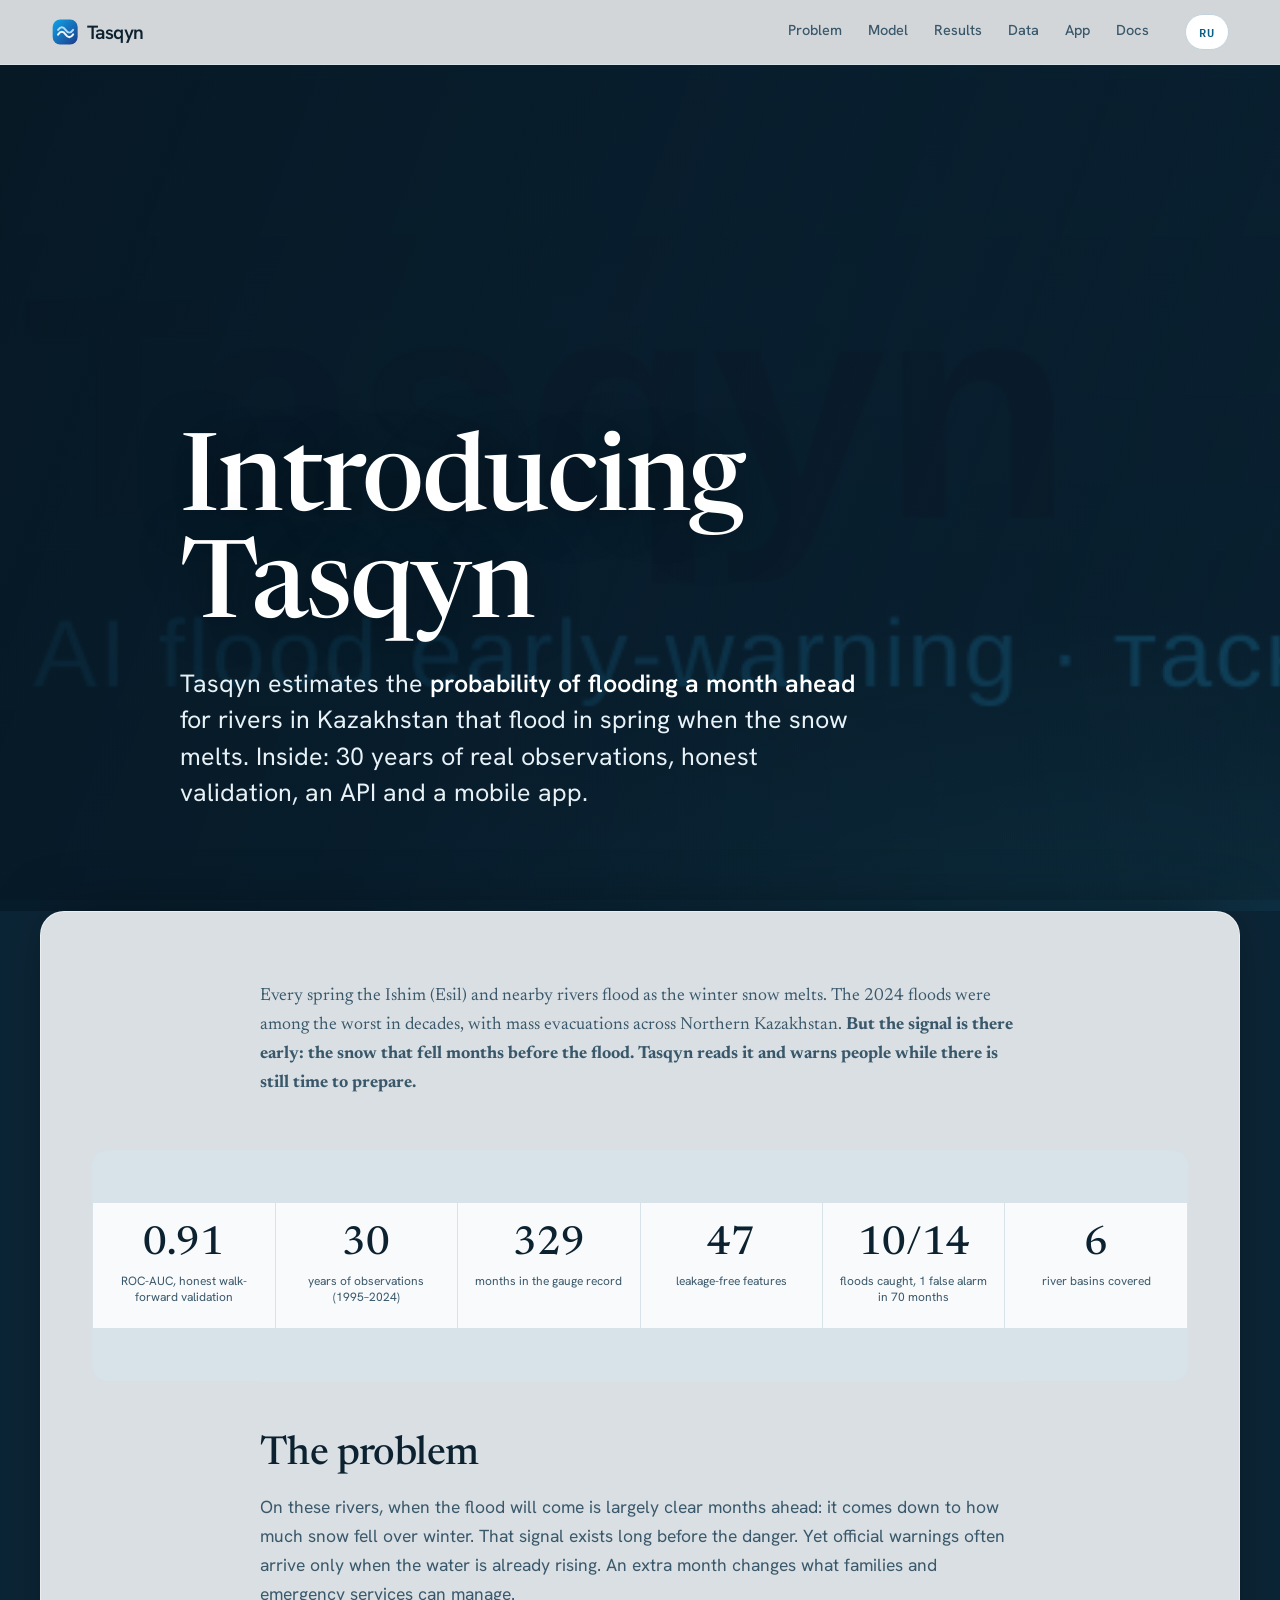
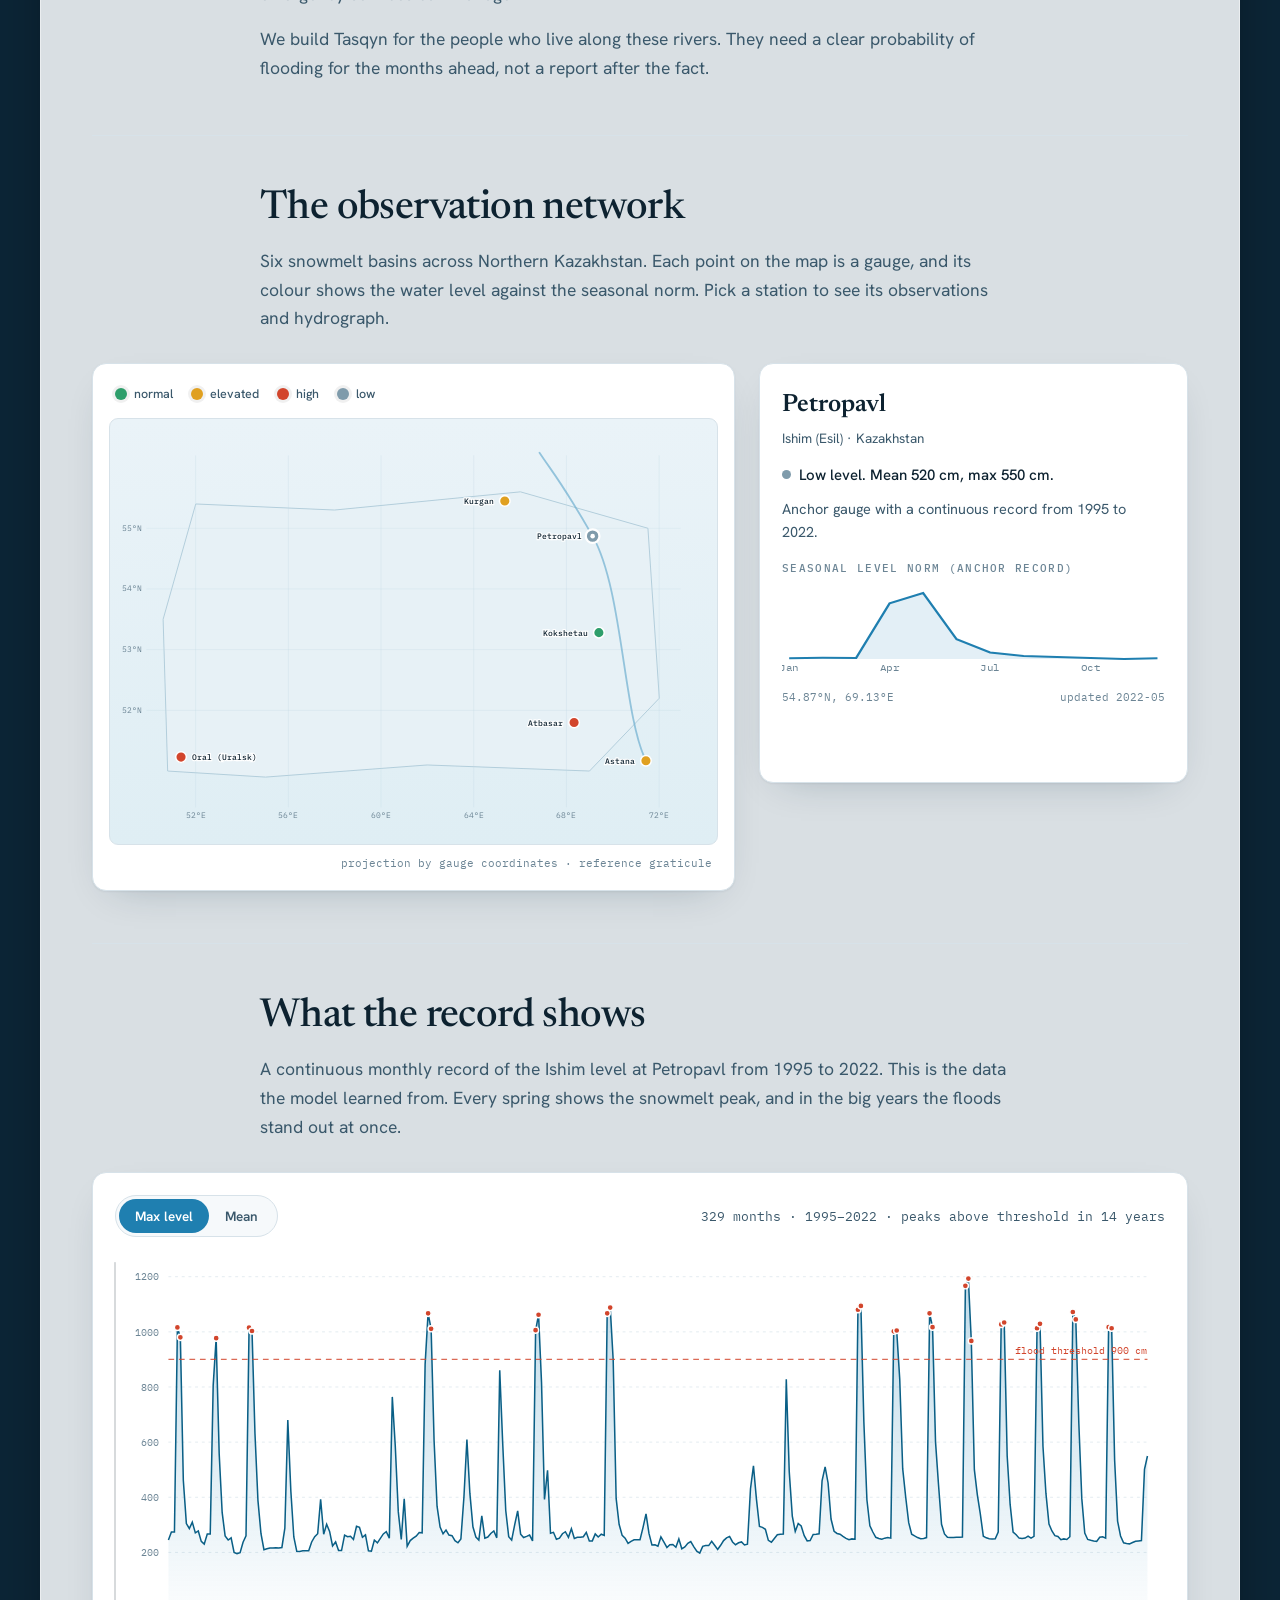
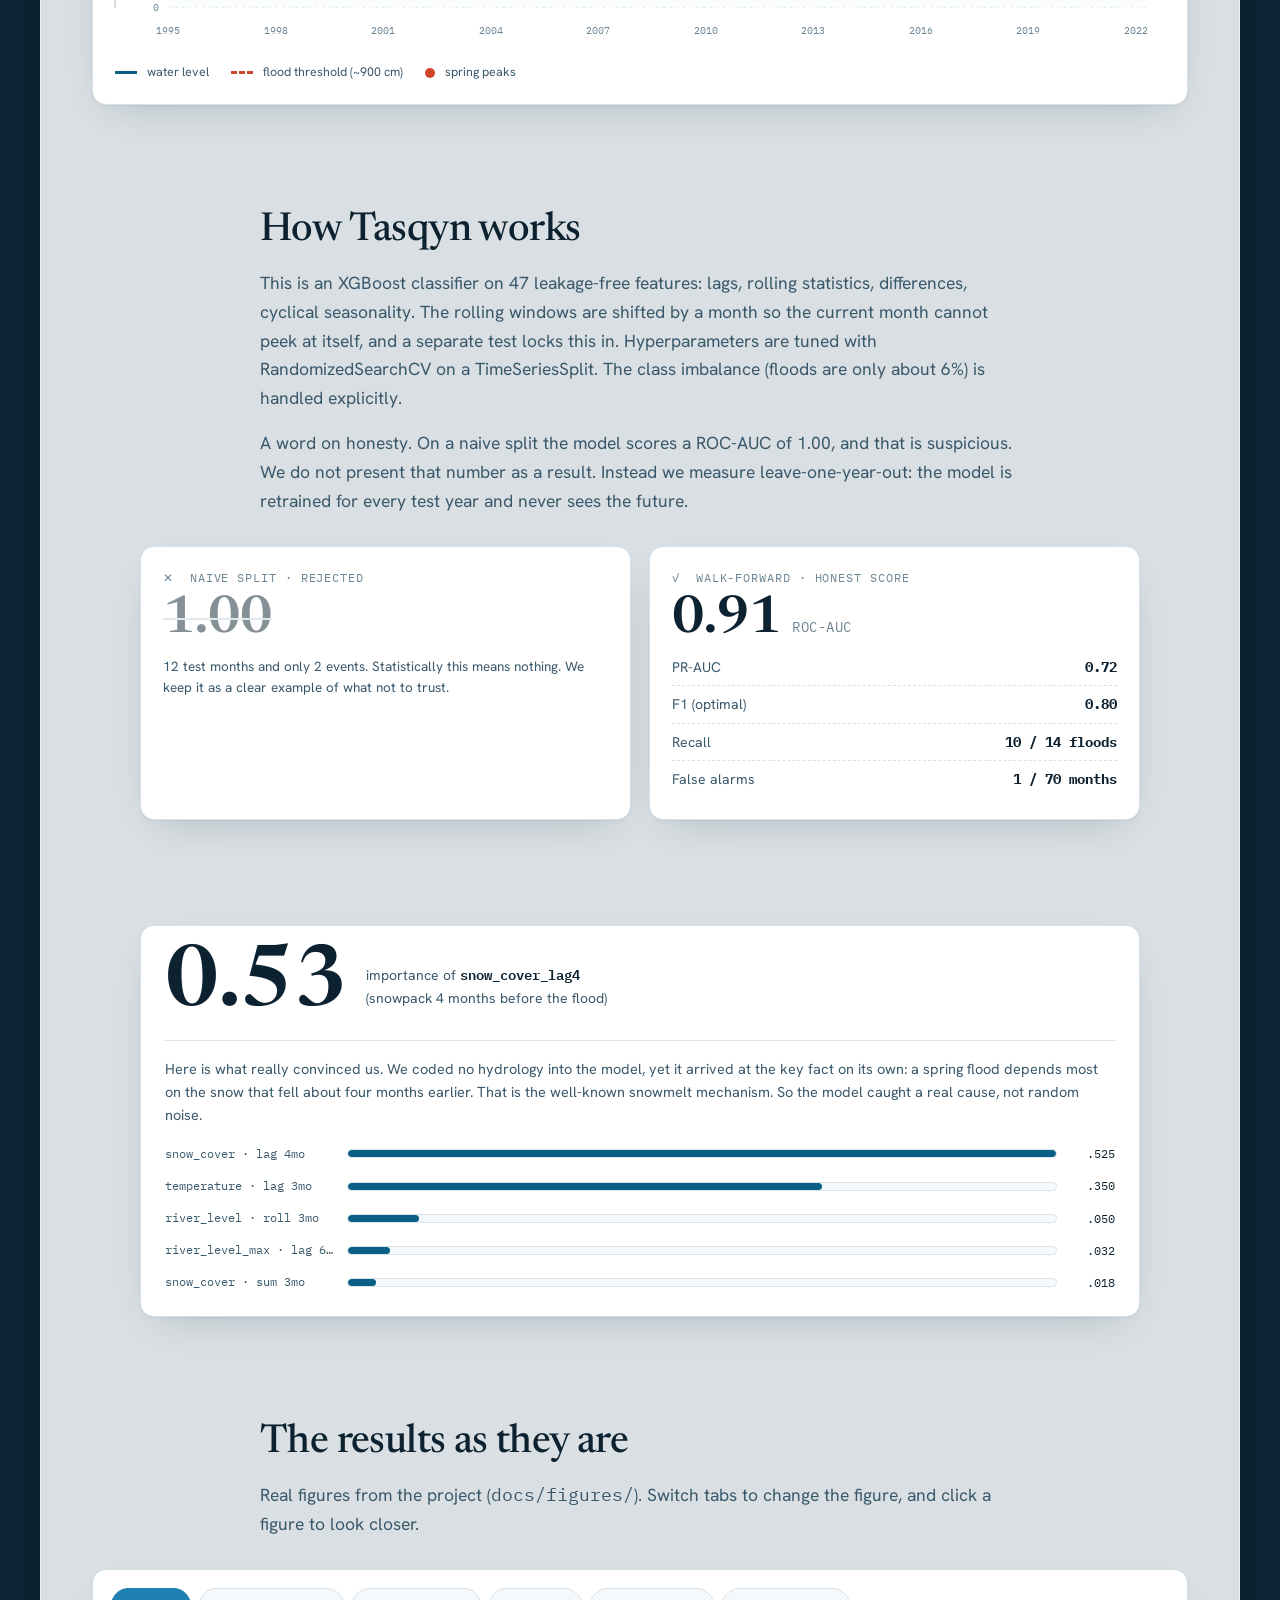
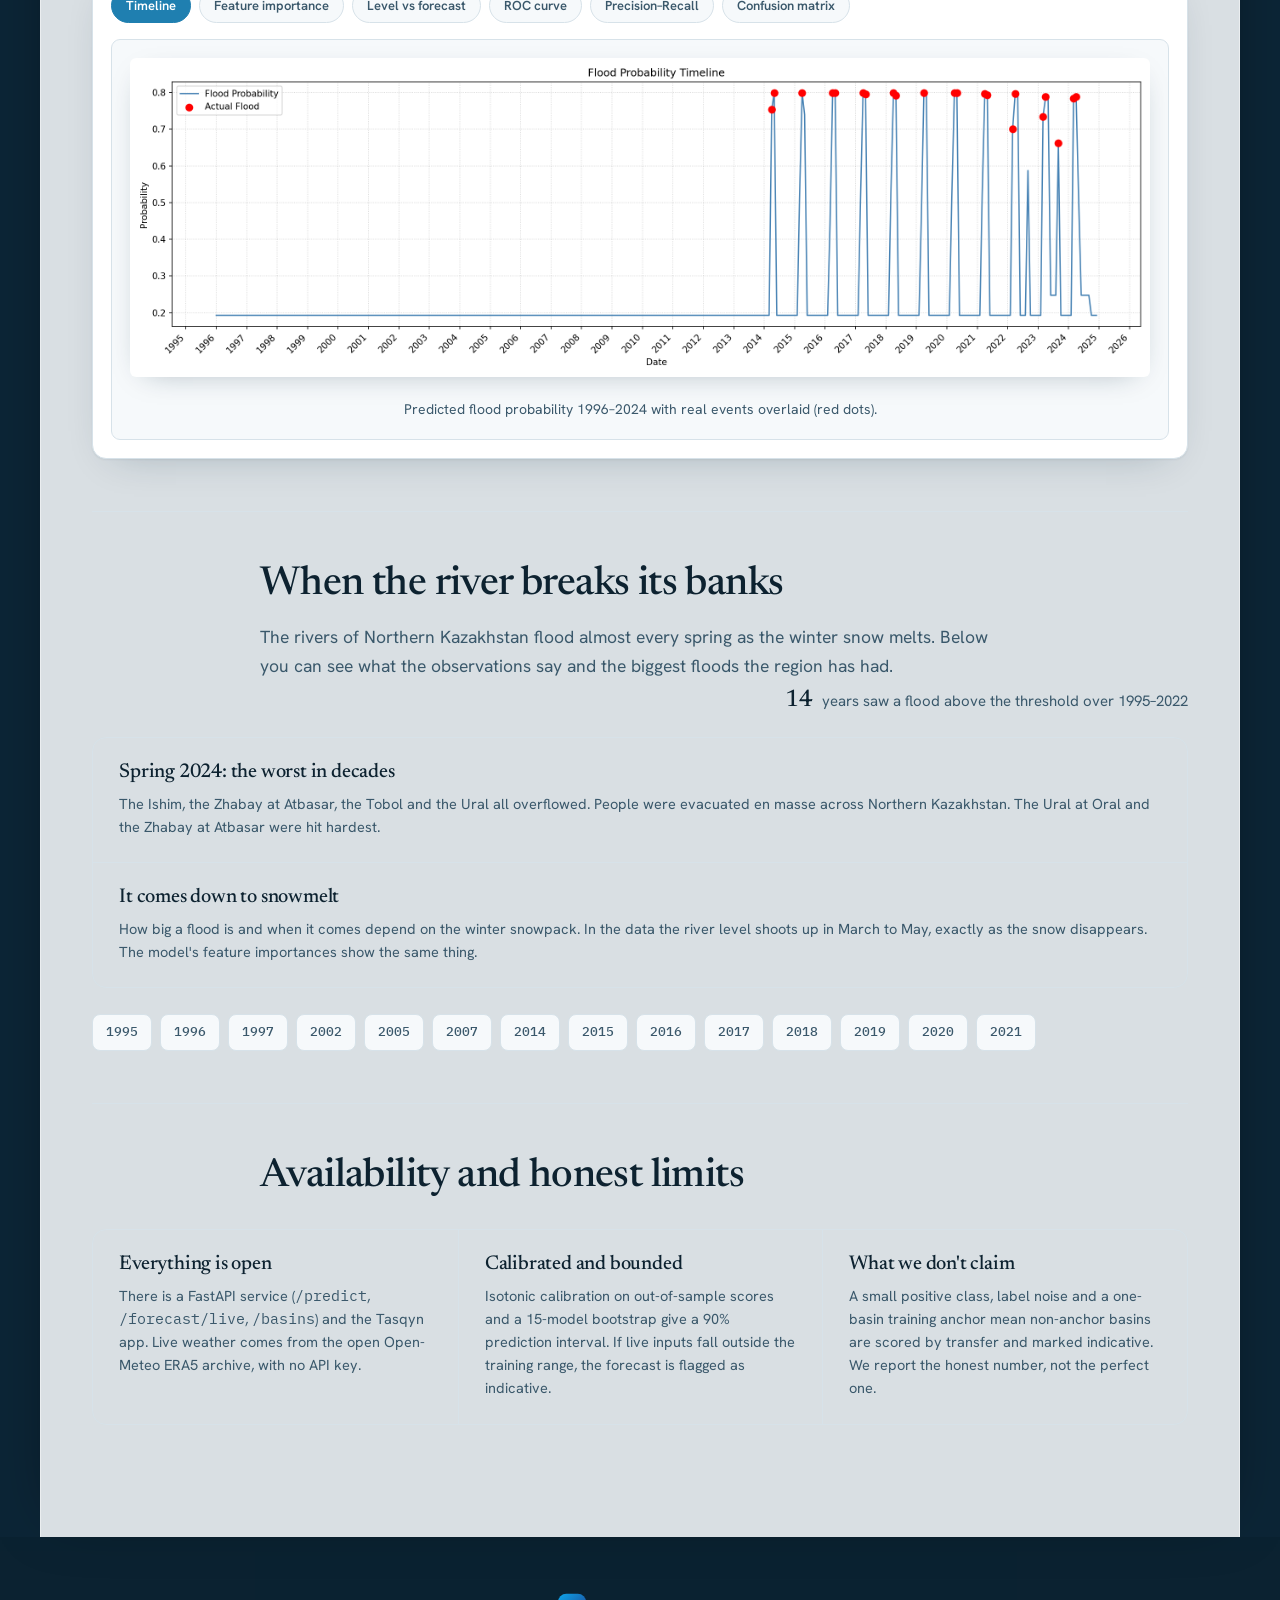
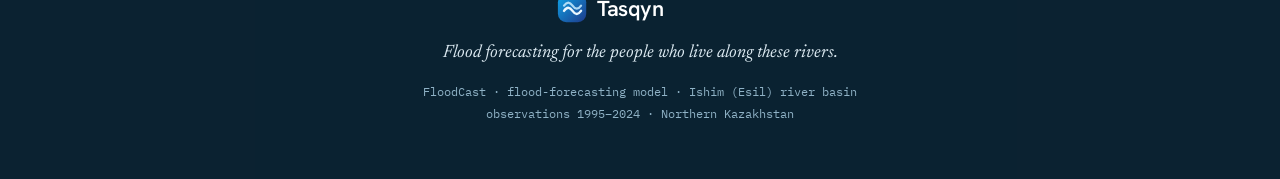
==== commit 9d870dc4: "Add files via upload" ====
--- a/tasqyn/index.html
+++ b/tasqyn/index.html
@@ -1,10 +1,10 @@
 <!doctype html>
-<html lang="ru">
+<html lang="en">
 <head>
 <meta charset="utf-8" />
 <meta name="viewport" content="width=device-width, initial-scale=1" />
-<title>Представляем Tasqyn: прогноз паводков для рек Казахстана</title>
-<meta name="description" content="Анонс Tasqyn (FloodCast): модель прогноза месячной вероятности паводка для снеготаянных рек Казахстана. XGBoost, честная walk-forward валидация (ROC-AUC 0.91), переоткрытый механизм снеготаяния, API и мобильное приложение." />
+<title>Introducing Tasqyn — flood forecasting for Kazakhstan's rivers</title>
+<meta name="description" content="Tasqyn (FloodCast): a model that estimates the monthly probability of flooding for Kazakhstan's snowmelt rivers. XGBoost, honest walk-forward validation (ROC-AUC 0.91), the rediscovered snowmelt mechanism, an API and a mobile app." />
 <link rel="icon" href="assets/icon.svg" />
 <link rel="preconnect" href="https://fonts.googleapis.com" />
 <link rel="preconnect" href="https://fonts.gstatic.com" crossorigin />
